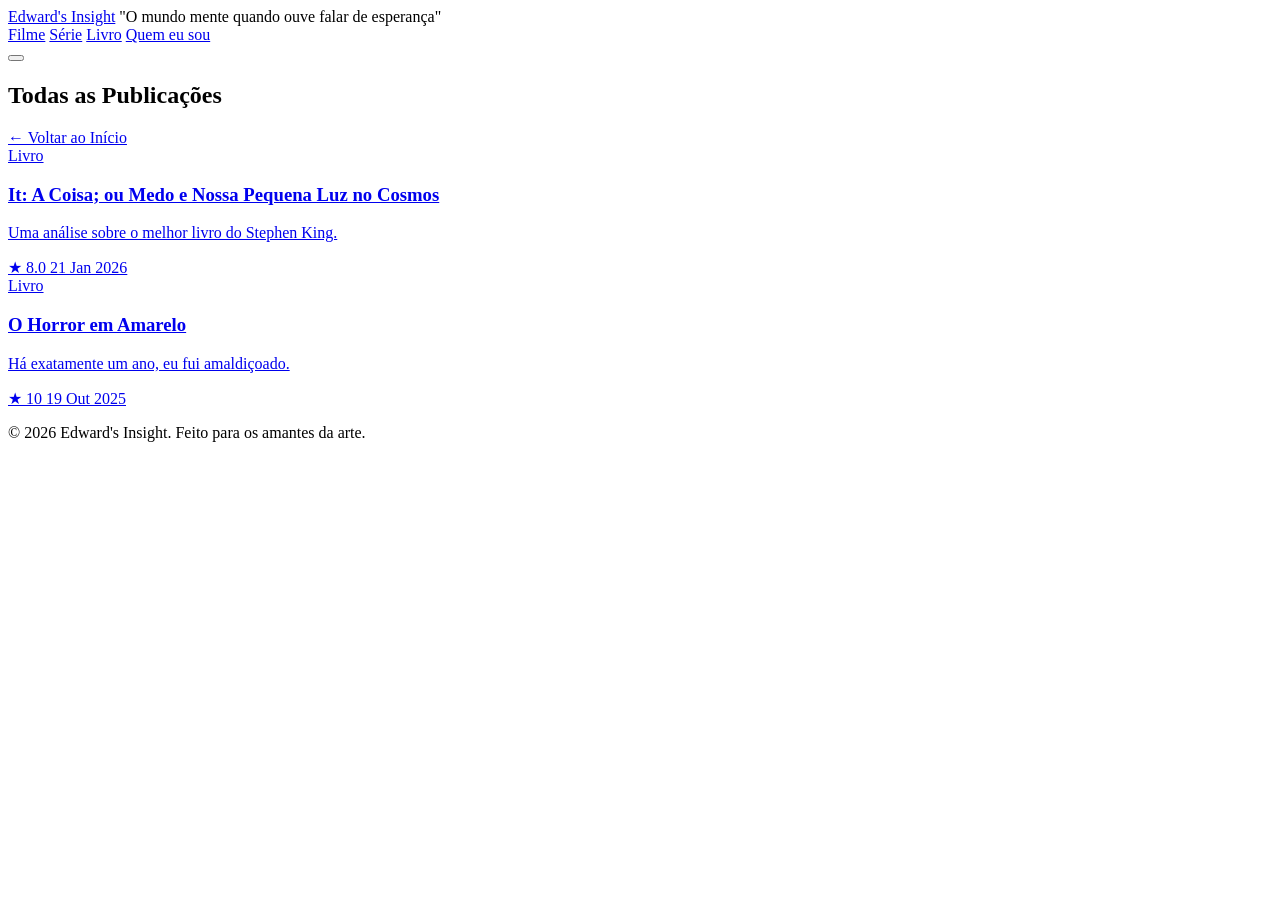
==== publicacoes.html @ 1d5a6778 "Create publicacoes.html" ====
<!DOCTYPE html>
<html lang="pt-BR">
<head>
    <meta charset="UTF-8">
    <meta name="viewport" content="width=device-width, initial-scale=1.0">
    <title>Todas as Publicações | Edward's Insight</title>
    <link rel="preconnect" href="https://fonts.googleapis.com">
    <link rel="preconnect" href="https://fonts.gstatic.com" crossorigin>
    <link href="https://fonts.googleapis.com/css2?family=Inter:wght@400;500;600;700;800;900&family=Playfair+Display:ital,wght@0,700;1,700&display=swap" rel="stylesheet">
    <link rel="stylesheet" href="style.css">
</head>
<body class="feed-page">

    <header>
        <div class="container nav-container">
            <div class="header-brand">
                <a href="index.html" class="logo">Edward's <span>Insight</span></a>
                <span class="citacao">"O mundo mente quando ouve falar de esperança"</span>
            </div>
            <nav class="menu">
                <a href="index.html#filmes">Filme</a>
                <a href="index.html#series">Série</a>
                <a href="index.html#livros">Livro</a>
                <a href="index.html#quem-sou-eu">Quem eu sou</a>
            </nav>
            <button class="menu-toggle" aria-label="Abrir Menu">
                <span></span>
                <span></span>
                <span></span>
            </button>
        </div>
    </header>

    <main class="container secao-conteudo">
        <div class="secao-header">
            <h2 class="secao-titulo">Todas as Publicações</h2>
            <a href="index.html" class="secao-link">← Voltar ao Início</a>
        </div>
        
        <div class="grid-criticas">
            <article class="card">
                <a href="artigos/it-serie.html">
                    <div class="card-img" style="background-image: url('https://blogger.googleusercontent.com/img/b/R29vZ2xl/AVvXsEgFKUwnUkqNeAth1HgjTE02t_tDlfTXIJB0loju9uPDyCNITVh2ySRMK10zmA19sbYZz03EWnmIUHeQOFtm_yA51IrLAlcfj9njVxH4b0obHz_Ozd2uHpbK78REOrAnr-iMw5kouBTcJn1EtJ16XWh7wxf2cvPBUgOrG4vjLDAB_hctxl1NTqbbFlYAZB8S/s1600/1000033085.jpg');">
                        <span class="card-tag">Livro</span>
                    </div>
                    <div class="card-content">
                        <h3 class="card-titulo">It: A Coisa; ou Medo e Nossa Pequena Luz no Cosmos</h3>
                        <p class="card-resumo">Uma análise sobre o melhor livro do Stephen King.</p>
                        <div class="card-footer">
                            <span class="nota">★ 8.0</span>
                            <span class="card-data">21 Jan 2026</span>
                        </div>
                    </div>
                </a>
            </article>

            <article class="card">
                <a href="#">
                    <div class="card-img" style="background-image: url('https://blogger.googleusercontent.com/img/b/R29vZ2xl/AVvXsEiFDnD8z67GGnF-s6hKpj_prEW8hQm7ewB-X1jtVSBGwHzGWJQbJ6jT2U1hAUmMNIXkS3K8GuqwLOHyX2R-pKJ4xU77IoP63W0wJTDqHqoehyb1eLx3AXzcw4Y2yngd91Ul8_TxpV7jS0K-itjn5jR6amAvORm_9KVlvcJJZdZ10aA51wvpXo13y38NTB_N/s1536/1000198270.png');">
                        <span class="card-tag">Livro</span>
                    </div>
                    <div class="card-content">
                        <h3 class="card-titulo">O Horror em Amarelo</h3>
                        <p class="card-resumo">Há exatamente um ano, eu fui amaldiçoado.</p>
                        <div class="card-footer">
                            <span class="nota">★ 10</span>
                            <span class="card-data">19 Out 2025</span>
                        </div>
                    </div>
                </a>
            </article>
        </div> <!-- Faltava fechar a div.grid-criticas -->
    </main>

    <footer>
        <div class="container">
            <p>&copy; 2026 Edward's Insight. Feito para os amantes da arte.</p>
        </div>
    </footer>

    <script>
        document.querySelector('.menu-toggle')?.addEventListener('click', function() {
            document.querySelector('.menu').classList.toggle('active');
        });
    </script>
</body>
</html>
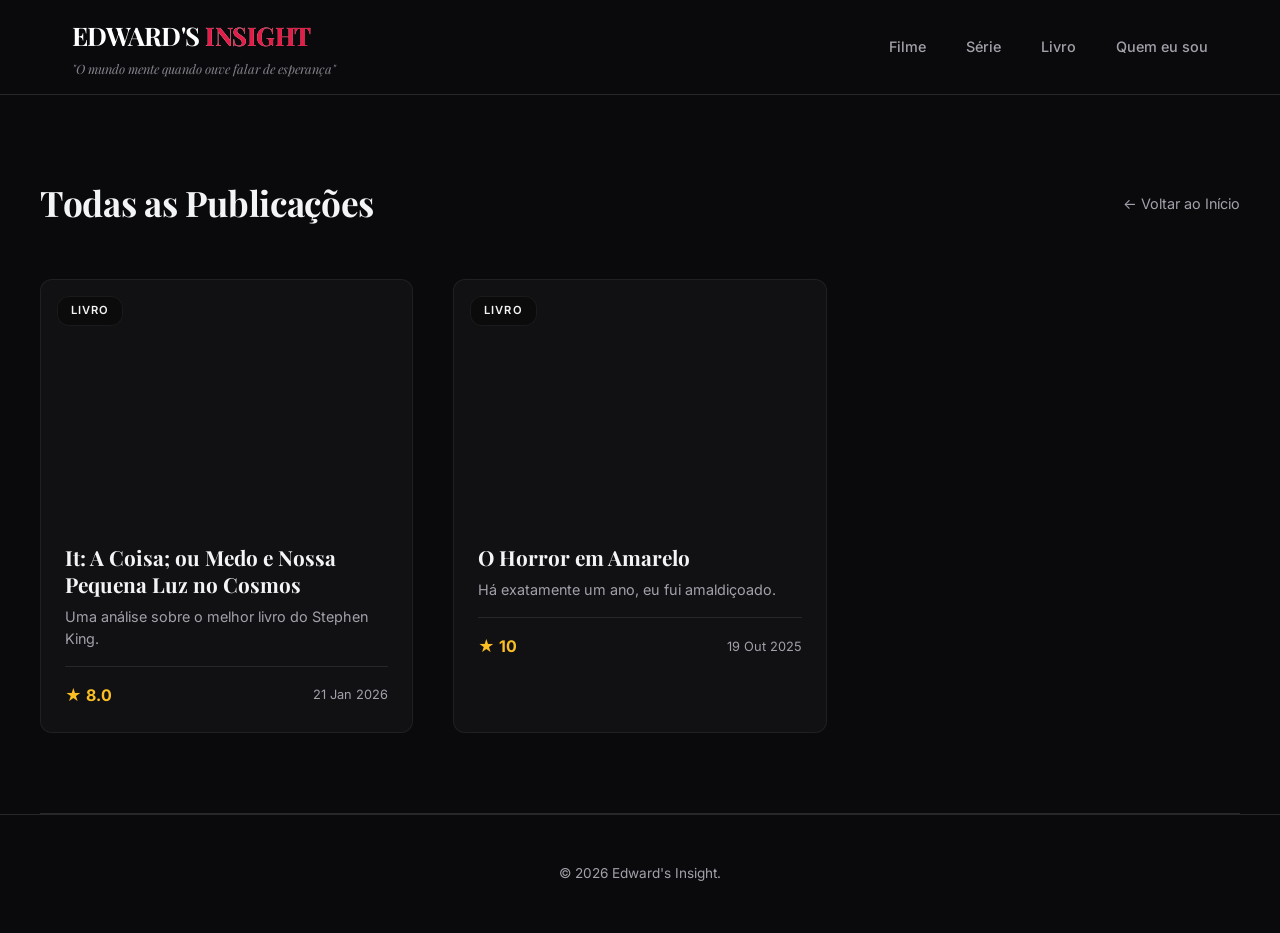
==== commit 055aee09: "Update publicacoes.html" ====
--- a/publicacoes.html
+++ b/publicacoes.html
@@ -69,12 +69,12 @@
                     </div>
                 </a>
             </article>
-        </div> <!-- Faltava fechar a div.grid-criticas -->
+        </div> 
     </main>
 
     <footer>
         <div class="container">
-            <p>&copy; 2026 Edward's Insight. Feito para os amantes da arte.</p>
+            <p>&copy; 2026 Edward's Insight.</p>
         </div>
     </footer>
 
--- a/style.css
+++ b/style.css
@@ -0,0 +1,532 @@
+/* style.css - Versão Melhorada e Otimizada */
+:root {
+    --bg-principal: #0a0a0c;
+    --bg-card: #121215;
+    --texto-principal: #f3f4f6;
+    --texto-secundario: #a1a1aa;
+    --sotaque: #e11d48;
+    --sotaque-glow: rgba(225, 29, 72, 0.15);
+    --borda: #27272a;
+    --glass-bg: rgba(255, 255, 255, 0.03);
+    --glass-border: rgba(255, 255, 255, 0.06);
+    
+    /* Fontes aplicadas corretamente */
+    --fonte-padrao: 'Inter', -apple-system, BlinkMacSystemFont, sans-serif;
+    --fonte-destaque: 'Playfair Display', serif;
+}
+
+* {
+    margin: 0;
+    padding: 0;
+    box-sizing: border-box;
+}
+
+html {
+    scroll-behavior: smooth;
+}
+
+body {
+    background-color: var(--bg-principal);
+    color: var(--texto-principal);
+    line-height: 1.6;
+    font-family: var(--fonte-padrao);
+    -webkit-font-smoothing: antialiased;
+}
+
+a {
+    color: inherit;
+    text-decoration: none;
+}
+
+.container {
+    max-width: 1200px;
+    margin: 0 auto;
+    padding: 0 2rem;
+}
+
+/* === HEADER === */
+header {
+    border-bottom: 1px solid var(--borda);
+    position: sticky;
+    top: 0;
+    background: rgba(10, 10, 12, 0.85);
+    backdrop-filter: blur(20px) saturate(1.2);
+    -webkit-backdrop-filter: blur(20px) saturate(1.2);
+    z-index: 100;
+    padding: 0.75rem 0;
+}
+
+.nav-container {
+    display: flex;
+    justify-content: space-between;
+    align-items: center;
+    min-height: 70px;
+}
+
+.header-brand {
+    display: flex;
+    flex-direction: column;
+}
+
+.logo {
+    font-family: var(--fonte-destaque);
+    font-size: 1.6rem;
+    font-weight: 700;
+    letter-spacing: -0.02em;
+    text-transform: uppercase;
+    background: linear-gradient(135deg, #fff 60%, var(--sotaque));
+    -webkit-background-clip: text;
+    -webkit-text-fill-color: transparent;
+    background-clip: text;
+}
+
+.logo span {
+    background: none;
+    -webkit-text-fill-color: var(--sotaque);
+}
+
+.citacao {
+    font-family: var(--fonte-destaque);
+    font-size: 0.8rem;
+    color: var(--texto-secundario);
+    font-style: italic;
+    margin-top: 0.2rem;
+    opacity: 0.8;
+}
+
+.menu {
+    display: flex;
+    gap: 2.5rem;
+    font-size: 0.9rem;
+    font-weight: 500;
+}
+
+.menu a {
+    color: var(--texto-secundario);
+    position: relative;
+    transition: color 0.3s ease;
+}
+
+.menu a::after {
+    content: '';
+    position: absolute;
+    bottom: -4px;
+    left: 0;
+    width: 0;
+    height: 2px;
+    background: var(--sotaque);
+    transition: width 0.3s ease;
+}
+
+.menu a:hover {
+    color: var(--texto-principal);
+}
+
+.menu a:hover::after {
+    width: 100%;
+}
+
+.menu-toggle {
+    display: none;
+    flex-direction: column;
+    gap: 5px;
+    background: none;
+    border: none;
+    cursor: pointer;
+    padding: 5px;
+}
+
+.menu-toggle span {
+    width: 25px;
+    height: 2px;
+    background: var(--texto-principal);
+    transition: all 0.3s ease;
+}
+
+/* === HERO === */
+.hero {
+    padding: 5rem 0 4rem;
+    border-bottom: 1px solid var(--borda);
+    position: relative;
+    overflow: hidden;
+}
+
+.hero::before {
+    content: '';
+    position: absolute;
+    top: -50%;
+    right: -20%;
+    width: 600px;
+    height: 600px;
+    background: radial-gradient(circle, rgba(225, 29, 72, 0.08), transparent 70%);
+    border-radius: 50%;
+    pointer-events: none;
+}
+
+.hero-grid {
+    display: grid;
+    grid-template-columns: 1fr 1fr;
+    gap: 4rem;
+    align-items: center;
+    position: relative;
+    z-index: 1;
+}
+
+.hero-img-wrapper {
+    position: relative;
+    border-radius: 12px;
+    overflow: hidden;
+    aspect-ratio: 4/3;
+}
+
+.hero-img {
+    width: 100%;
+    height: 100%;
+    background-size: cover;
+    background-position: center;
+    transition: transform 0.6s ease;
+}
+
+.hero-img-wrapper:hover .hero-img {
+    transform: scale(1.03);
+}
+
+.hero-img-overlay {
+    position: absolute;
+    inset: 0;
+    background: linear-gradient(135deg, rgba(10, 10, 12, 0.4), rgba(225, 29, 72, 0.1));
+}
+
+.tag {
+    display: inline-block;
+    font-size: 0.7rem;
+    font-weight: 700;
+    text-transform: uppercase;
+    letter-spacing: 0.15em;
+    color: var(--sotaque);
+    margin-bottom: 1.2rem;
+    padding: 0.4rem 1rem;
+    border: 1px solid rgba(225, 29, 72, 0.2);
+    border-radius: 20px;
+    background: rgba(225, 29, 72, 0.05);
+}
+
+.hero-titulo {
+    font-family: var(--fonte-destaque);
+    font-size: 3rem;
+    font-weight: 700;
+    line-height: 1.15;
+    margin-bottom: 1.2rem;
+    letter-spacing: -0.01em;
+}
+
+.meta {
+    font-size: 0.85rem;
+    color: var(--texto-secundario);
+    margin-bottom: 1.5rem;
+    display: flex;
+    gap: 0.5rem;
+    flex-wrap: wrap;
+}
+
+.nota {
+    font-weight: 700;
+    color: #fbbf24;
+}
+
+.hero-resumo {
+    color: var(--texto-secundario);
+    margin-bottom: 2rem;
+    font-size: 1.1rem;
+    line-height: 1.7;
+}
+
+.btn {
+    display: inline-flex;
+    align-items: center;
+    gap: 0.5rem;
+    background: var(--texto-principal);
+    color: var(--bg-principal);
+    padding: 0.85rem 2rem;
+    border-radius: 8px;
+    font-size: 0.9rem;
+    font-weight: 600;
+    transition: all 0.3s ease;
+    border: none;
+    cursor: pointer;
+}
+
+.btn:hover {
+    transform: translateY(-2px);
+    box-shadow: 0 10px 30px rgba(225, 29, 72, 0.2);
+}
+
+/* === SEÇÃO === */
+.secao-conteudo {
+    padding: 5rem 0;
+    border-bottom: 1px solid var(--borda);
+}
+
+.secao-header {
+    display: flex;
+    justify-content: space-between;
+    align-items: center;
+    margin-bottom: 3rem;
+}
+
+.secao-titulo {
+    font-family: var(--fonte-destaque);
+    font-size: 2.2rem;
+    font-weight: 700;
+    letter-spacing: -0.01em;
+}
+
+.secao-link {
+    color: var(--texto-secundario);
+    font-size: 0.9rem;
+    transition: color 0.3s ease;
+}
+
+.secao-link:hover {
+    color: var(--texto-principal);
+}
+
+/* === GRID DE CRÍTICAS === */
+.grid-criticas {
+    display: grid;
+    grid-template-columns: repeat(auto-fill, minmax(320px, 1fr));
+    gap: 2.5rem;
+}
+
+.card {
+    background: var(--glass-bg);
+    border: 1px solid var(--glass-border);
+    border-radius: 12px;
+    overflow: hidden;
+    transition: all 0.4s ease;
+}
+
+.card:hover {
+    transform: translateY(-6px);
+    border-color: rgba(225, 29, 72, 0.2);
+    box-shadow: 0 20px 40px rgba(0, 0, 0, 0.3);
+}
+
+.card-img {
+    width: 100%;
+    height: 240px;
+    background-size: cover;
+    background-position: center;
+    position: relative;
+}
+
+.card-tag {
+    position: absolute;
+    top: 1rem;
+    left: 1rem;
+    font-size: 0.7rem;
+    font-weight: 600;
+    text-transform: uppercase;
+    letter-spacing: 0.1em;
+    padding: 0.3rem 0.8rem;
+    border-radius: 12px;
+    background: rgba(10, 10, 12, 0.8);
+    backdrop-filter: blur(8px);
+    border: 1px solid var(--glass-border);
+}
+
+.card-content {
+    padding: 1.5rem;
+}
+
+.card-titulo {
+    font-family: var(--fonte-destaque);
+    font-size: 1.3rem;
+    font-weight: 700;
+    line-height: 1.3;
+    margin-bottom: 0.5rem;
+}
+
+.card-resumo {
+    color: var(--texto-secundario);
+    font-size: 0.9rem;
+    line-height: 1.5;
+    margin-bottom: 1rem;
+}
+
+.card-footer {
+    display: flex;
+    justify-content: space-between;
+    align-items: center;
+    padding-top: 1rem;
+    border-top: 1px solid var(--borda);
+}
+
+.card-data {
+    color: var(--texto-secundario);
+    font-size: 0.8rem;
+}
+
+/* === SOBRE === */
+.sobre-grid {
+    display: grid;
+    grid-template-columns: 280px 1fr;
+    gap: 4rem;
+    align-items: start;
+}
+
+.perfil-img {
+    width: 100%;
+    aspect-ratio: 1;
+    background-size: cover;
+    background-position: center;
+    border-radius: 12px;
+    border: 2px solid var(--borda);
+    transition: transform 0.4s ease;
+}
+
+.perfil-img:hover {
+    transform: scale(1.02);
+}
+
+.sobre-texto {
+    color: var(--texto-secundario);
+    font-size: 1.05rem;
+    line-height: 1.8;
+    margin-bottom: 1.2rem;
+}
+
+.redes-sociais {
+    display: flex;
+    gap: 1rem;
+    flex-wrap: wrap;
+    margin-top: 1.5rem;
+}
+
+.btn-social {
+    padding: 0.6rem 1.5rem;
+    border-radius: 8px;
+    font-size: 0.85rem;
+    font-weight: 600;
+    border: 1px solid var(--borda);
+    color: var(--texto-principal);
+    background: var(--glass-bg);
+    transition: all 0.3s ease;
+}
+
+.btn-social:hover {
+    background: var(--texto-principal);
+    color: var(--bg-principal);
+    transform: translateY(-2px);
+}
+
+/* === FOOTER === */
+footer {
+    padding: 3rem 0;
+    text-align: center;
+    border-top: 1px solid var(--borda);
+    font-size: 0.85rem;
+    color: var(--texto-secundario);
+}
+
+/* === RESPONSIVO === */
+@media (max-width: 1024px) {
+    .hero-titulo {
+        font-size: 2.5rem;
+    }
+}
+
+@media (max-width: 768px) {
+    .hero-grid, .sobre-grid {
+        grid-template-columns: 1fr;
+        gap: 2.5rem;
+    }
+    
+    .hero {
+        padding: 3rem 0;
+    }
+    
+    .hero-titulo {
+        font-size: 2.2rem;
+    }
+    
+    .hero-img-wrapper {
+        order: -1;
+        max-height: 300px;
+    }
+    
+    .perfil-img {
+        max-width: 280px;
+        margin: 0 auto;
+    }
+    
+    .menu {
+        display: none;
+        position: absolute;
+        top: 100%;
+        left: 0;
+        right: 0;
+        background: rgba(10, 10, 12, 0.95);
+        backdrop-filter: blur(20px);
+        flex-direction: column;
+        padding: 2rem;
+        gap: 1.5rem;
+        border-bottom: 1px solid var(--borda);
+    }
+    
+    .menu.active {
+        display: flex;
+    }
+    
+    .menu-toggle {
+        display: flex;
+    }
+    
+    .grid-criticas {
+        grid-template-columns: 1fr;
+    }
+    
+    .secao-header {
+        flex-direction: column;
+        align-items: flex-start;
+        gap: 0.5rem;
+    }
+    
+    .secao-titulo {
+        font-size: 1.8rem;
+    }
+}
+
+@media (max-width: 480px) {
+    .container {
+        padding: 0 1rem;
+    }
+    
+    .hero-titulo {
+        font-size: 1.8rem;
+    }
+    
+    .btn {
+        width: 100%;
+        justify-content: center;
+    }
+}
+
+/* ========================================================
+   CONFIGURAÇÃO DAS PÁGINAS INTERNAS (CRÍTICA E FEED)
+======================================================== */
+
+.artigo-page header,
+.feed-page header {
+    position: relative !important;
+    backdrop-filter: none !important;
+    -webkit-backdrop-filter: none !important;
+    background: var(--bg-principal) !important;
+}
+
+@media (max-width: 768px) {
+    .artigo-page header,
+    .feed-page header {
+        position: relative !important;
+    }
+}
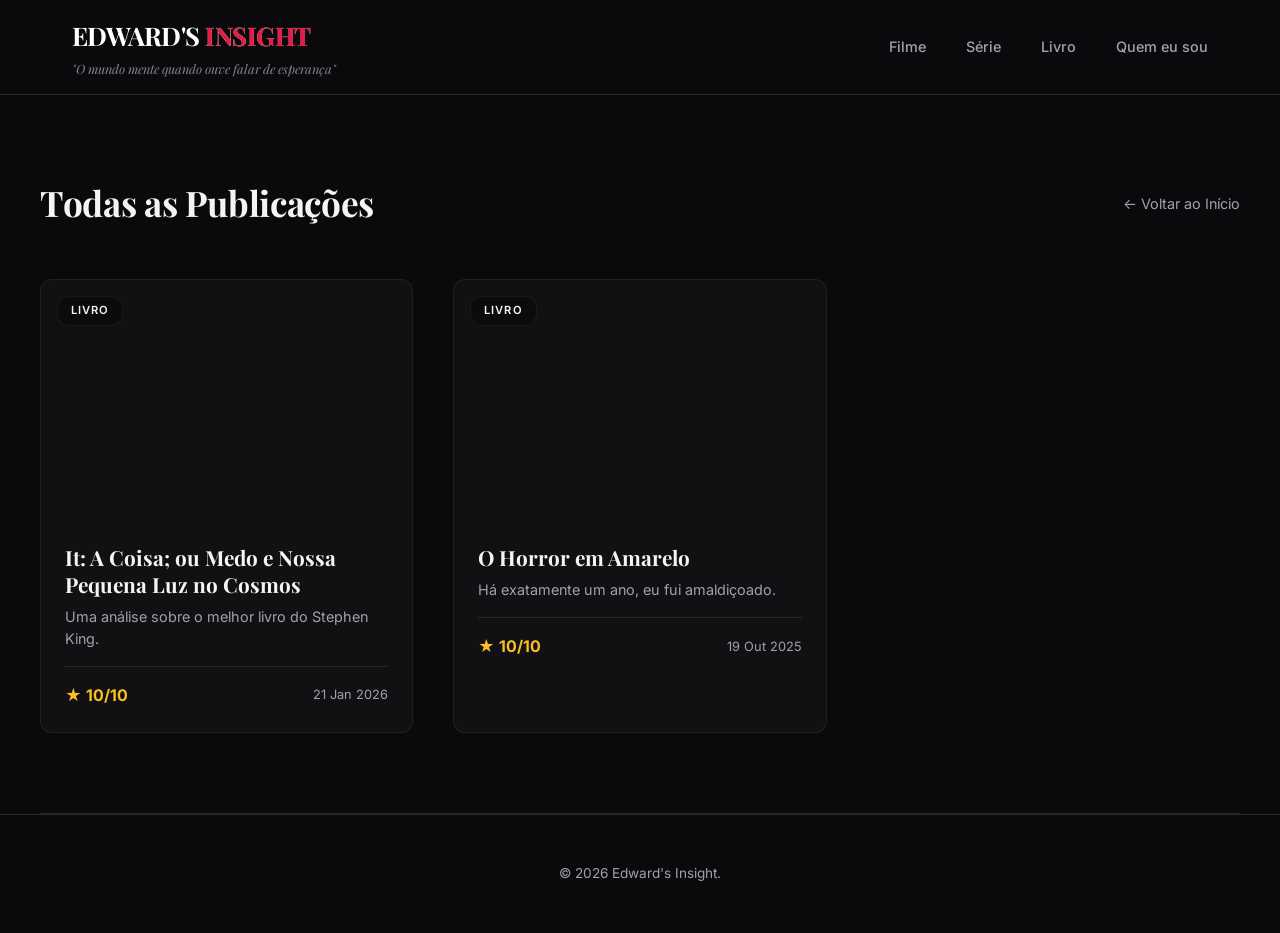
==== commit 70c27752: "Update publicacoes.html" ====
--- a/publicacoes.html
+++ b/publicacoes.html
@@ -18,9 +18,9 @@
                 <span class="citacao">"O mundo mente quando ouve falar de esperança"</span>
             </div>
             <nav class="menu">
-                <a href="index.html#filmes">Filme</a>
-                <a href="index.html#series">Série</a>
-                <a href="index.html#livros">Livro</a>
+                <a href="publicacoes.html?tag=filme">Filme</a>
+                <a href="publicacoes.html?tag=serie">Série</a>
+                <a href="publicacoes.html?tag=livro">Livro</a>
                 <a href="index.html#quem-sou-eu">Quem eu sou</a>
             </nav>
             <button class="menu-toggle" aria-label="Abrir Menu">
@@ -38,7 +38,8 @@
         </div>
         
         <div class="grid-criticas">
-            <article class="card">
+            
+            <article class="card" data-tag="livro">
                 <a href="artigos/it-serie.html">
                     <div class="card-img" style="background-image: url('https://blogger.googleusercontent.com/img/b/R29vZ2xl/AVvXsEgFKUwnUkqNeAth1HgjTE02t_tDlfTXIJB0loju9uPDyCNITVh2ySRMK10zmA19sbYZz03EWnmIUHeQOFtm_yA51IrLAlcfj9njVxH4b0obHz_Ozd2uHpbK78REOrAnr-iMw5kouBTcJn1EtJ16XWh7wxf2cvPBUgOrG4vjLDAB_hctxl1NTqbbFlYAZB8S/s1600/1000033085.jpg');">
                         <span class="card-tag">Livro</span>
@@ -47,15 +48,15 @@
                         <h3 class="card-titulo">It: A Coisa; ou Medo e Nossa Pequena Luz no Cosmos</h3>
                         <p class="card-resumo">Uma análise sobre o melhor livro do Stephen King.</p>
                         <div class="card-footer">
-                            <span class="nota">★ 8.0</span>
+                            <span class="nota">★ 10/10</span>
                             <span class="card-data">21 Jan 2026</span>
                         </div>
                     </div>
                 </a>
             </article>
 
-            <article class="card">
-                <a href="#">
+            <article class="card" data-tag="livro">
+                <a href="artigos/horror-em-amarelo.html">
                     <div class="card-img" style="background-image: url('https://blogger.googleusercontent.com/img/b/R29vZ2xl/AVvXsEiFDnD8z67GGnF-s6hKpj_prEW8hQm7ewB-X1jtVSBGwHzGWJQbJ6jT2U1hAUmMNIXkS3K8GuqwLOHyX2R-pKJ4xU77IoP63W0wJTDqHqoehyb1eLx3AXzcw4Y2yngd91Ul8_TxpV7jS0K-itjn5jR6amAvORm_9KVlvcJJZdZ10aA51wvpXo13y38NTB_N/s1536/1000198270.png');">
                         <span class="card-tag">Livro</span>
                     </div>
@@ -63,12 +64,13 @@
                         <h3 class="card-titulo">O Horror em Amarelo</h3>
                         <p class="card-resumo">Há exatamente um ano, eu fui amaldiçoado.</p>
                         <div class="card-footer">
-                            <span class="nota">★ 10</span>
+                            <span class="nota">★ 10/10</span>
                             <span class="card-data">19 Out 2025</span>
                         </div>
                     </div>
                 </a>
             </article>
+
         </div> 
     </main>
 
@@ -79,8 +81,49 @@
     </footer>
 
     <script>
+        // Menu mobile toggle simples
         document.querySelector('.menu-toggle')?.addEventListener('click', function() {
             document.querySelector('.menu').classList.toggle('active');
+        });
+
+        // ==========================================
+        // SISTEMA DE FILTRO POR TAGS
+        // ==========================================
+        window.addEventListener('DOMContentLoaded', () => {
+            // Pega o parâmetro '?tag=' da URL
+            const urlParams = new URLSearchParams(window.location.search);
+            const tagFiltro = urlParams.get('tag');
+
+            if (tagFiltro) {
+                // Atualiza o título da página para mostrar o que está sendo filtrado
+                const titulo = document.querySelector('.secao-titulo');
+                // Coloca a primeira letra maiúscula (ex: "Livro")
+                const tagFormatada = tagFiltro.charAt(0).toUpperCase() + tagFiltro.slice(1);
+                
+                // Trata o plural dependendo da tag
+                let plural = tagFiltro === 'filme' || tagFiltro === 'livro' ? 's' : '';
+                titulo.textContent = `Publicações: ${tagFormatada}${plural}`;
+
+                // Pega todos os cards e esconde os que não batem com a tag
+                const cards = document.querySelectorAll('.card');
+                let encontrouResultados = false;
+
+                cards.forEach(card => {
+                    if (card.getAttribute('data-tag') === tagFiltro) {
+                        card.style.display = 'block'; // Mostra
+                        encontrouResultados = true;
+                    } else {
+                        card.style.display = 'none'; // Esconde
+                    }
+                });
+
+                // Se não tiver nenhum artigo daquela tag, mostra uma mensagem elegante
+                if (!encontrouResultados) {
+                    const grid = document.querySelector('.grid-criticas');
+                    grid.style.display = 'block'; // Tira o grid temporariamente para a mensagem não ficar espremida
+                    grid.innerHTML = `<p style="color: var(--texto-secundario); font-size: 1.1rem; text-align: center; padding: 3rem 0;">Ainda não há publicações nesta categoria. Volte em breve!</p>`;
+                }
+            }
         });
     </script>
 </body>
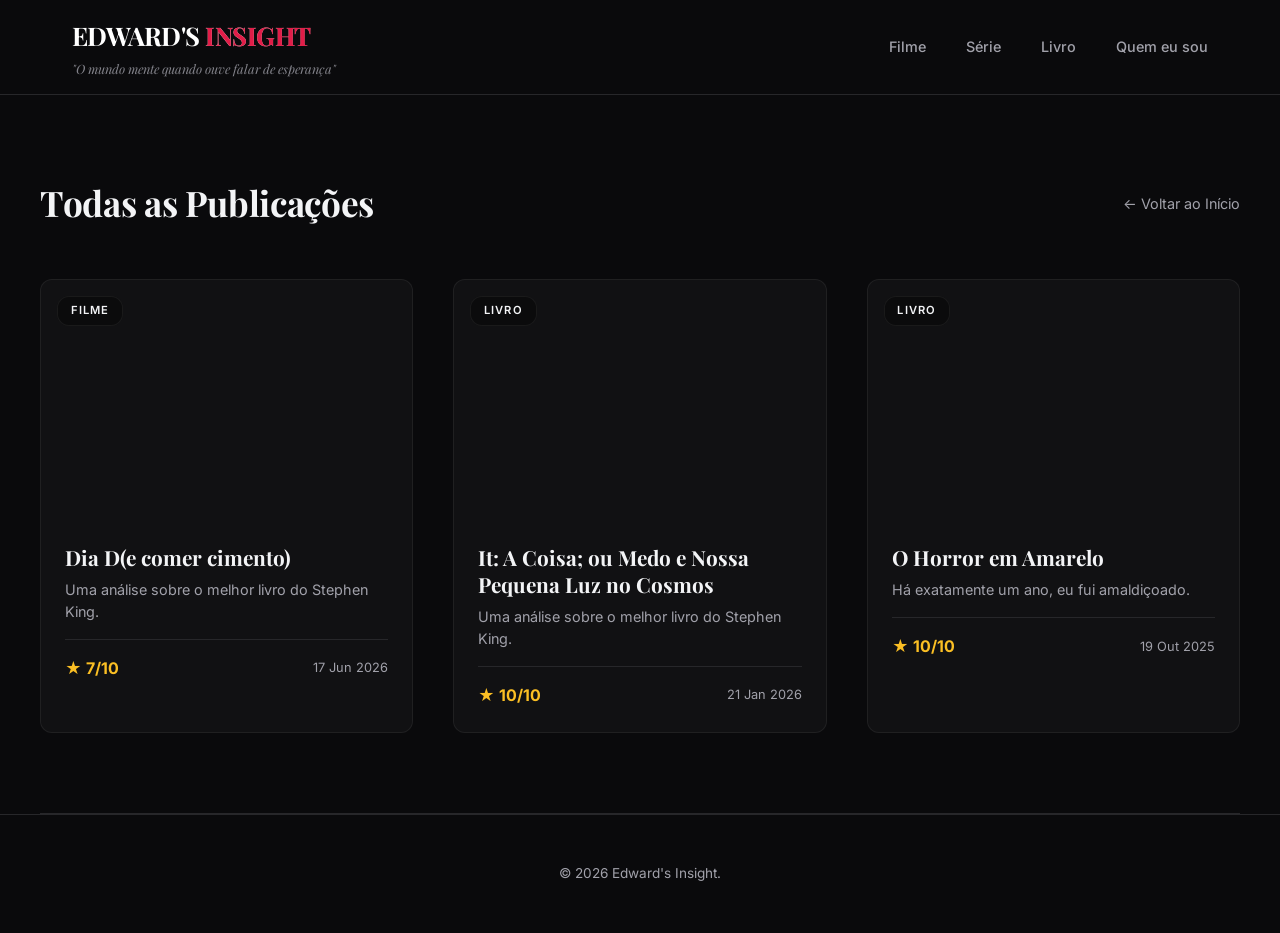
==== commit 28360a68: "Update publicacoes.html" ====
--- a/publicacoes.html
+++ b/publicacoes.html
@@ -38,6 +38,22 @@
         </div>
         
         <div class="grid-criticas">
+
+            <article class="card" data-tag="filme">
+                <a href="artigos/dia-d.html">
+                    <div class="card-img" style="background-image: url('https://m.media-amazon.com/images/M/MV5BZDMzMDNiZDItYmM2MC00ZWEzLTliZDAtMGZjNTE2ZjVjYmJkXkEyXkFqcGc@._V1_FMjpg_UX1000_.jpg');">
+                        <span class="card-tag">Filme</span>
+                    </div>
+                    <div class="card-content">
+                        <h3 class="card-titulo">Dia D(e comer cimento)</h3>
+                        <p class="card-resumo">Uma análise sobre o melhor livro do Stephen King.</p>
+                        <div class="card-footer">
+                            <span class="nota">★ 7/10</span>
+                            <span class="card-data">17 Jun 2026</span>
+                        </div>
+                    </div>
+                </a>
+            </article>
             
             <article class="card" data-tag="livro">
                 <a href="artigos/it-serie.html">
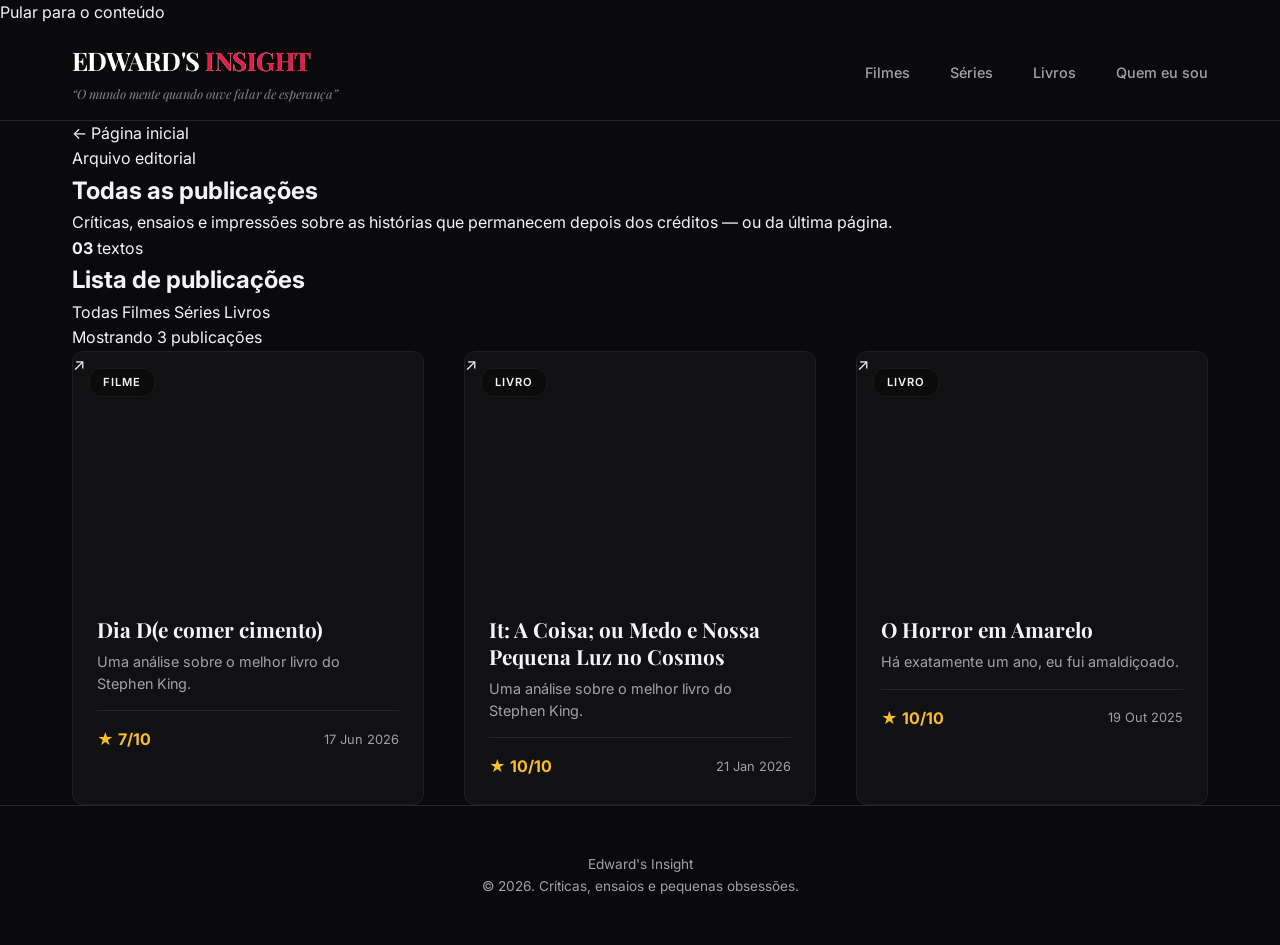
==== commit 2614ae58: "Update HTML structure and improve accessibility" ====
--- a/publicacoes.html
+++ b/publicacoes.html
@@ -3,27 +3,35 @@
 <head>
     <meta charset="UTF-8">
     <meta name="viewport" content="width=device-width, initial-scale=1.0">
+    <meta name="theme-color" content="#09090b">
+    <meta name="description" content="Arquivo de críticas e ensaios do Edward's Insight.">
     <title>Todas as Publicações | Edward's Insight</title>
     <link rel="preconnect" href="https://fonts.googleapis.com">
     <link rel="preconnect" href="https://fonts.gstatic.com" crossorigin>
-    <link href="https://fonts.googleapis.com/css2?family=Inter:wght@400;500;600;700;800;900&family=Playfair+Display:ital,wght@0,700;1,700&display=swap" rel="stylesheet">
+    <link href="https://fonts.googleapis.com/css2?family=Inter:wght@400;500;600;700;800&family=Playfair+Display:ital,wght@0,600;0,700;1,600&display=swap" rel="stylesheet">
     <link rel="stylesheet" href="style.css">
 </head>
 <body class="feed-page">
-
-    <header>
+    <a class="skip-link" href="#conteudo">Pular para o conteúdo</a>
+    <div class="ambient-glow" aria-hidden="true"></div>
+
+    <header class="site-header">
         <div class="container nav-container">
             <div class="header-brand">
-                <a href="index.html" class="logo">Edward's <span>Insight</span></a>
-                <span class="citacao">"O mundo mente quando ouve falar de esperança"</span>
-            </div>
-            <nav class="menu">
-                <a href="publicacoes.html?tag=filme">Filme</a>
-                <a href="publicacoes.html?tag=serie">Série</a>
-                <a href="publicacoes.html?tag=livro">Livro</a>
+                <a href="index.html" class="logo" aria-label="Edward's Insight — página inicial">
+                    Edward's <span>Insight</span>
+                </a>
+                <span class="citacao">“O mundo mente quando ouve falar de esperança”</span>
+            </div>
+
+            <nav class="menu" id="menu-principal" aria-label="Navegação principal">
+                <a href="publicacoes.html?tag=filme" data-nav-tag="filme">Filmes</a>
+                <a href="publicacoes.html?tag=serie" data-nav-tag="serie">Séries</a>
+                <a href="publicacoes.html?tag=livro" data-nav-tag="livro">Livros</a>
                 <a href="index.html#quem-sou-eu">Quem eu sou</a>
             </nav>
-            <button class="menu-toggle" aria-label="Abrir Menu">
+
+            <button class="menu-toggle" type="button" aria-label="Abrir menu" aria-controls="menu-principal" aria-expanded="false">
                 <span></span>
                 <span></span>
                 <span></span>
@@ -31,115 +39,172 @@
         </div>
     </header>
 
-    <main class="container secao-conteudo">
-        <div class="secao-header">
-            <h2 class="secao-titulo">Todas as Publicações</h2>
-            <a href="index.html" class="secao-link">← Voltar ao Início</a>
-        </div>
-        
-        <div class="grid-criticas">
-
-            <article class="card" data-tag="filme">
-                <a href="artigos/dia-d.html">
-                    <div class="card-img" style="background-image: url('https://m.media-amazon.com/images/M/MV5BZDMzMDNiZDItYmM2MC00ZWEzLTliZDAtMGZjNTE2ZjVjYmJkXkEyXkFqcGc@._V1_FMjpg_UX1000_.jpg');">
-                        <span class="card-tag">Filme</span>
+    <main id="conteudo">
+        <section class="archive-hero">
+            <div class="container">
+                <a href="index.html" class="breadcrumb"><span aria-hidden="true">←</span> Página inicial</a>
+                <div class="archive-heading">
+                    <div>
+                        <p class="eyebrow"><span></span> Arquivo editorial</p>
+                        <h1 class="archive-title">Todas as publicações</h1>
+                        <p class="archive-description">Críticas, ensaios e impressões sobre as histórias que permanecem depois dos créditos — ou da última página.</p>
                     </div>
-                    <div class="card-content">
-                        <h3 class="card-titulo">Dia D(e comer cimento)</h3>
-                        <p class="card-resumo">Uma análise sobre o melhor livro do Stephen King.</p>
-                        <div class="card-footer">
-                            <span class="nota">★ 7/10</span>
-                            <span class="card-data">17 Jun 2026</span>
-                        </div>
-                    </div>
-                </a>
-            </article>
-            
-            <article class="card" data-tag="livro">
-                <a href="artigos/it-serie.html">
-                    <div class="card-img" style="background-image: url('https://blogger.googleusercontent.com/img/b/R29vZ2xl/AVvXsEgFKUwnUkqNeAth1HgjTE02t_tDlfTXIJB0loju9uPDyCNITVh2ySRMK10zmA19sbYZz03EWnmIUHeQOFtm_yA51IrLAlcfj9njVxH4b0obHz_Ozd2uHpbK78REOrAnr-iMw5kouBTcJn1EtJ16XWh7wxf2cvPBUgOrG4vjLDAB_hctxl1NTqbbFlYAZB8S/s1600/1000033085.jpg');">
-                        <span class="card-tag">Livro</span>
-                    </div>
-                    <div class="card-content">
-                        <h3 class="card-titulo">It: A Coisa; ou Medo e Nossa Pequena Luz no Cosmos</h3>
-                        <p class="card-resumo">Uma análise sobre o melhor livro do Stephen King.</p>
-                        <div class="card-footer">
-                            <span class="nota">★ 10/10</span>
-                            <span class="card-data">21 Jan 2026</span>
-                        </div>
-                    </div>
-                </a>
-            </article>
-
-            <article class="card" data-tag="livro">
-                <a href="artigos/horror-em-amarelo.html">
-                    <div class="card-img" style="background-image: url('https://blogger.googleusercontent.com/img/b/R29vZ2xl/AVvXsEiFDnD8z67GGnF-s6hKpj_prEW8hQm7ewB-X1jtVSBGwHzGWJQbJ6jT2U1hAUmMNIXkS3K8GuqwLOHyX2R-pKJ4xU77IoP63W0wJTDqHqoehyb1eLx3AXzcw4Y2yngd91Ul8_TxpV7jS0K-itjn5jR6amAvORm_9KVlvcJJZdZ10aA51wvpXo13y38NTB_N/s1536/1000198270.png');">
-                        <span class="card-tag">Livro</span>
-                    </div>
-                    <div class="card-content">
-                        <h3 class="card-titulo">O Horror em Amarelo</h3>
-                        <p class="card-resumo">Há exatamente um ano, eu fui amaldiçoado.</p>
-                        <div class="card-footer">
-                            <span class="nota">★ 10/10</span>
-                            <span class="card-data">19 Out 2025</span>
-                        </div>
-                    </div>
-                </a>
-            </article>
-
-        </div> 
+                    <span class="archive-count" aria-label="3 publicações"><strong>03</strong> textos</span>
+                </div>
+            </div>
+        </section>
+
+        <section class="container archive-content" aria-labelledby="titulo-feed">
+            <div class="archive-toolbar">
+                <h2 class="sr-only" id="titulo-feed">Lista de publicações</h2>
+                <div class="filter-list" aria-label="Filtrar publicações">
+                    <a href="publicacoes.html" class="filter-chip" data-filter="todas">Todas</a>
+                    <a href="publicacoes.html?tag=filme" class="filter-chip" data-filter="filme">Filmes</a>
+                    <a href="publicacoes.html?tag=serie" class="filter-chip" data-filter="serie">Séries</a>
+                    <a href="publicacoes.html?tag=livro" class="filter-chip" data-filter="livro">Livros</a>
+                </div>
+                <p class="filter-status" aria-live="polite">Mostrando todas as publicações</p>
+            </div>
+
+            <div class="grid-criticas archive-grid">
+                <article class="card" data-tag="filme">
+                    <a href="artigos/dia-d.html" class="card-link">
+                        <div class="card-img" style="background-image: url('https://m.media-amazon.com/images/M/MV5BZDMzMDNiZDItYmM2MC00ZWEzLTliZDAtMGZjNTE2ZjVjYmJkXkEyXkFqcGc@._V1_FMjpg_UX1000_.jpg');">
+                            <span class="card-tag">Filme</span>
+                            <span class="card-arrow" aria-hidden="true">↗</span>
+                        </div>
+                        <div class="card-content">
+                            <h3 class="card-titulo">Dia D(e comer cimento)</h3>
+                            <p class="card-resumo">Uma análise sobre o melhor livro do Stephen King.</p>
+                            <div class="card-footer">
+                                <span class="nota">★ 7/10</span>
+                                <time class="card-data" datetime="2026-06-17">17 Jun 2026</time>
+                            </div>
+                        </div>
+                    </a>
+                </article>
+
+                <article class="card" data-tag="livro">
+                    <a href="artigos/it-serie.html" class="card-link">
+                        <div class="card-img" style="background-image: url('https://blogger.googleusercontent.com/img/b/R29vZ2xl/AVvXsEgFKUwnUkqNeAth1HgjTE02t_tDlfTXIJB0loju9uPDyCNITVh2ySRMK10zmA19sbYZz03EWnmIUHeQOFtm_yA51IrLAlcfj9njVxH4b0obHz_Ozd2uHpbK78REOrAnr-iMw5kouBTcJn1EtJ16XWh7wxf2cvPBUgOrG4vjLDAB_hctxl1NTqbbFlYAZB8S/s1600/1000033085.jpg');">
+                            <span class="card-tag">Livro</span>
+                            <span class="card-arrow" aria-hidden="true">↗</span>
+                        </div>
+                        <div class="card-content">
+                            <h3 class="card-titulo">It: A Coisa; ou Medo e Nossa Pequena Luz no Cosmos</h3>
+                            <p class="card-resumo">Uma análise sobre o melhor livro do Stephen King.</p>
+                            <div class="card-footer">
+                                <span class="nota">★ 10/10</span>
+                                <time class="card-data" datetime="2026-01-21">21 Jan 2026</time>
+                            </div>
+                        </div>
+                    </a>
+                </article>
+
+                <article class="card" data-tag="livro">
+                    <a href="artigos/horror-em-amarelo.html" class="card-link">
+                        <div class="card-img" style="background-image: url('https://blogger.googleusercontent.com/img/b/R29vZ2xl/AVvXsEiFDnD8z67GGnF-s6hKpj_prEW8hQm7ewB-X1jtVSBGwHzGWJQbJ6jT2U1hAUmMNIXkS3K8GuqwLOHyX2R-pKJ4xU77IoP63W0wJTDqHqoehyb1eLx3AXzcw4Y2yngd91Ul8_TxpV7jS0K-itjn5jR6amAvORm_9KVlvcJJZdZ10aA51wvpXo13y38NTB_N/s1536/1000198270.png');">
+                            <span class="card-tag">Livro</span>
+                            <span class="card-arrow" aria-hidden="true">↗</span>
+                        </div>
+                        <div class="card-content">
+                            <h3 class="card-titulo">O Horror em Amarelo</h3>
+                            <p class="card-resumo">Há exatamente um ano, eu fui amaldiçoado.</p>
+                            <div class="card-footer">
+                                <span class="nota">★ 10/10</span>
+                                <time class="card-data" datetime="2025-10-19">19 Out 2025</time>
+                            </div>
+                        </div>
+                    </a>
+                </article>
+            </div>
+
+            <div class="empty-state" hidden>
+                <span class="empty-symbol" aria-hidden="true">✦</span>
+                <h2>Nenhuma publicação por aqui — ainda.</h2>
+                <p>Esta categoria aguarda sua primeira história.</p>
+                <a href="publicacoes.html" class="secao-link">Ver todas as publicações →</a>
+            </div>
+        </section>
     </main>
 
     <footer>
-        <div class="container">
-            <p>&copy; 2026 Edward's Insight.</p>
+        <div class="container footer-content">
+            <a href="index.html" class="footer-logo">Edward's Insight</a>
+            <p>&copy; 2026. Críticas, ensaios e pequenas obsessões.</p>
         </div>
     </footer>
 
     <script>
-        // Menu mobile toggle simples
-        document.querySelector('.menu-toggle')?.addEventListener('click', function() {
-            document.querySelector('.menu').classList.toggle('active');
+        const menuToggle = document.querySelector('.menu-toggle');
+        const menu = document.querySelector('.menu');
+
+        function closeMenu() {
+            menu?.classList.remove('active');
+            menuToggle?.classList.remove('active');
+            menuToggle?.setAttribute('aria-expanded', 'false');
+            menuToggle?.setAttribute('aria-label', 'Abrir menu');
+        }
+
+        menuToggle?.addEventListener('click', () => {
+            const isOpen = menu?.classList.toggle('active');
+            menuToggle.classList.toggle('active', isOpen);
+            menuToggle.setAttribute('aria-expanded', String(isOpen));
+            menuToggle.setAttribute('aria-label', isOpen ? 'Fechar menu' : 'Abrir menu');
         });
 
-        // ==========================================
-        // SISTEMA DE FILTRO POR TAGS
-        // ==========================================
+        menu?.querySelectorAll('a').forEach(link => link.addEventListener('click', closeMenu));
+        document.addEventListener('keydown', event => {
+            if (event.key === 'Escape') closeMenu();
+        });
+
         window.addEventListener('DOMContentLoaded', () => {
-            // Pega o parâmetro '?tag=' da URL
-            const urlParams = new URLSearchParams(window.location.search);
-            const tagFiltro = urlParams.get('tag');
-
-            if (tagFiltro) {
-                // Atualiza o título da página para mostrar o que está sendo filtrado
-                const titulo = document.querySelector('.secao-titulo');
-                // Coloca a primeira letra maiúscula (ex: "Livro")
-                const tagFormatada = tagFiltro.charAt(0).toUpperCase() + tagFiltro.slice(1);
-                
-                // Trata o plural dependendo da tag
-                let plural = tagFiltro === 'filme' || tagFiltro === 'livro' ? 's' : '';
-                titulo.textContent = `Publicações: ${tagFormatada}${plural}`;
-
-                // Pega todos os cards e esconde os que não batem com a tag
-                const cards = document.querySelectorAll('.card');
-                let encontrouResultados = false;
-
-                cards.forEach(card => {
-                    if (card.getAttribute('data-tag') === tagFiltro) {
-                        card.style.display = 'block'; // Mostra
-                        encontrouResultados = true;
-                    } else {
-                        card.style.display = 'none'; // Esconde
-                    }
-                });
-
-                // Se não tiver nenhum artigo daquela tag, mostra uma mensagem elegante
-                if (!encontrouResultados) {
-                    const grid = document.querySelector('.grid-criticas');
-                    grid.style.display = 'block'; // Tira o grid temporariamente para a mensagem não ficar espremida
-                    grid.innerHTML = `<p style="color: var(--texto-secundario); font-size: 1.1rem; text-align: center; padding: 3rem 0;">Ainda não há publicações nesta categoria. Volte em breve!</p>`;
-                }
+            const params = new URLSearchParams(window.location.search);
+            const tag = params.get('tag');
+            const validTags = ['filme', 'serie', 'livro'];
+            const activeFilter = validTags.includes(tag) ? tag : 'todas';
+            const labels = { filme: 'filmes', serie: 'séries', livro: 'livros' };
+            const cards = [...document.querySelectorAll('.card[data-tag]')];
+            const title = document.querySelector('.archive-title');
+            const description = document.querySelector('.archive-description');
+            const status = document.querySelector('.filter-status');
+            const count = document.querySelector('.archive-count strong');
+            const grid = document.querySelector('.archive-grid');
+            const emptyState = document.querySelector('.empty-state');
+
+            document.querySelectorAll('.filter-chip').forEach(chip => {
+                const isActive = chip.dataset.filter === activeFilter;
+                chip.classList.toggle('active', isActive);
+                if (isActive) chip.setAttribute('aria-current', 'page');
+            });
+
+            document.querySelectorAll('[data-nav-tag]').forEach(link => {
+                if (link.dataset.navTag === activeFilter) link.setAttribute('aria-current', 'page');
+            });
+
+            const visibleCards = cards.filter(card => {
+                const shouldShow = activeFilter === 'todas' || card.dataset.tag === activeFilter;
+                card.hidden = !shouldShow;
+                return shouldShow;
+            });
+
+            const amount = visibleCards.length;
+            count.textContent = String(amount).padStart(2, '0');
+            document.querySelector('.archive-count').setAttribute('aria-label', `${amount} ${amount === 1 ? 'publicação' : 'publicações'}`);
+
+            if (activeFilter !== 'todas') {
+                const category = labels[activeFilter];
+                title.textContent = category.charAt(0).toUpperCase() + category.slice(1);
+                description.textContent = `Todas as publicações da categoria ${category}, reunidas em um só lugar.`;
+                status.textContent = `Mostrando ${amount} ${amount === 1 ? 'publicação' : 'publicações'} em ${category}`;
+                document.title = `${title.textContent} | Edward's Insight`;
+            } else {
+                status.textContent = `Mostrando ${amount} ${amount === 1 ? 'publicação' : 'publicações'}`;
             }
+
+            const hasResults = amount > 0;
+            grid.hidden = !hasResults;
+            emptyState.hidden = hasResults;
         });
     </script>
 </body>
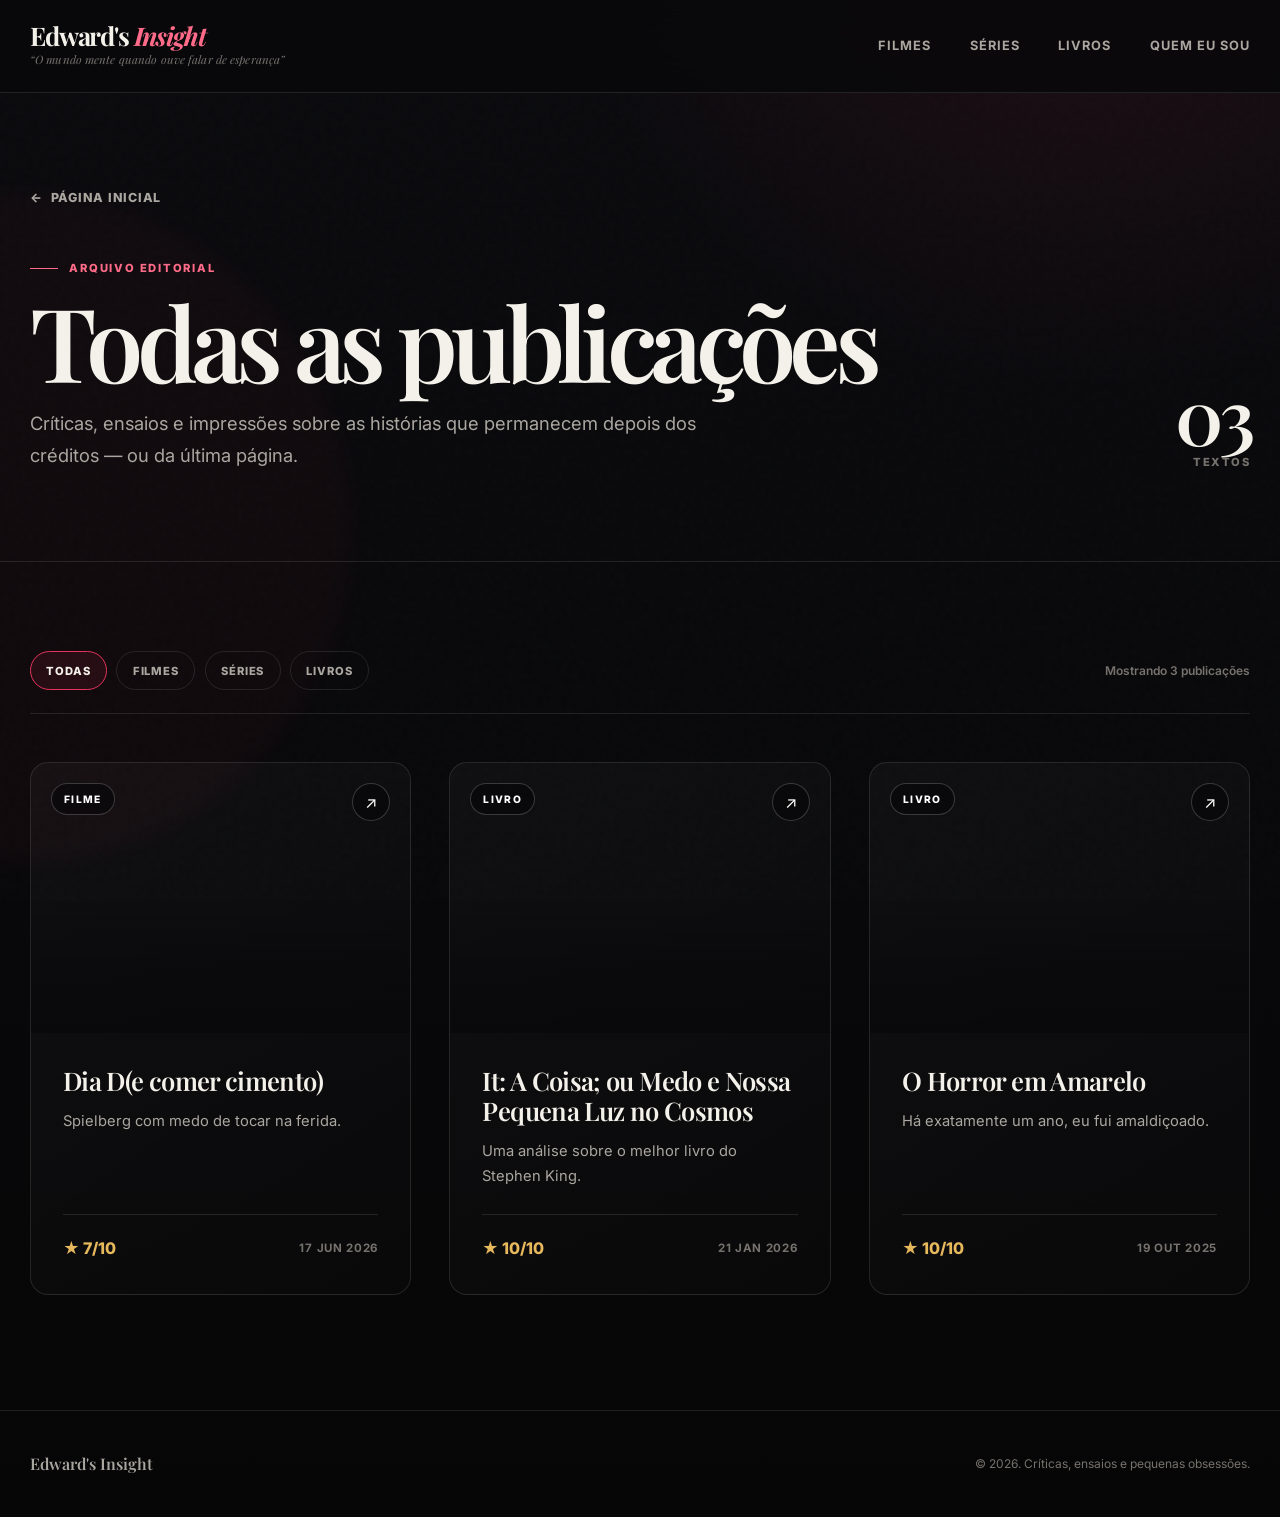
==== commit d2fa54a3: "Update summary of 'Dia D(e comer cimento)'" ====
--- a/publicacoes.html
+++ b/publicacoes.html
@@ -75,7 +75,7 @@
                         </div>
                         <div class="card-content">
                             <h3 class="card-titulo">Dia D(e comer cimento)</h3>
-                            <p class="card-resumo">Uma análise sobre o melhor livro do Stephen King.</p>
+                            <p class="card-resumo">Spielberg com medo de tocar na ferida.</p>
                             <div class="card-footer">
                                 <span class="nota">★ 7/10</span>
                                 <time class="card-data" datetime="2026-06-17">17 Jun 2026</time>
--- a/style.css
+++ b/style.css
@@ -1,36 +1,64 @@
-/* style.css - Versão Melhorada e Otimizada */
 :root {
-    --bg-principal: #0a0a0c;
-    --bg-card: #121215;
-    --texto-principal: #f3f4f6;
-    --texto-secundario: #a1a1aa;
-    --sotaque: #e11d48;
-    --sotaque-glow: rgba(225, 29, 72, 0.15);
-    --borda: #27272a;
-    --glass-bg: rgba(255, 255, 255, 0.03);
-    --glass-border: rgba(255, 255, 255, 0.06);
-    
-    /* Fontes aplicadas corretamente */
-    --fonte-padrao: 'Inter', -apple-system, BlinkMacSystemFont, sans-serif;
-    --fonte-destaque: 'Playfair Display', serif;
-}
-
-* {
+    --bg-principal: #09090b;
+    --bg-profundo: #060607;
+    --bg-elevado: #111114;
+    --bg-card: rgba(20, 20, 24, 0.82);
+    --texto-principal: #f4f1ea;
+    --texto-secundario: #aaa6a0;
+    --texto-suave: #76726d;
+    --sotaque: #e4345b;
+    --sotaque-claro: #ff6b88;
+    --sotaque-glow: rgba(228, 52, 91, 0.18);
+    --dourado: #e8b85d;
+    --borda: rgba(244, 241, 234, 0.11);
+    --borda-forte: rgba(244, 241, 234, 0.19);
+    --fonte-padrao: 'Inter', -apple-system, BlinkMacSystemFont, 'Segoe UI', sans-serif;
+    --fonte-destaque: 'Playfair Display', Georgia, serif;
+    --sombra-card: 0 30px 80px rgba(0, 0, 0, 0.32);
+    --raio: 18px;
+    --container: 1220px;
+}
+
+*,
+*::before,
+*::after {
+    box-sizing: border-box;
     margin: 0;
     padding: 0;
-    box-sizing: border-box;
 }
 
 html {
     scroll-behavior: smooth;
+    scroll-padding-top: 110px;
 }
 
 body {
-    background-color: var(--bg-principal);
+    min-height: 100vh;
+    overflow-x: hidden;
+    background:
+        radial-gradient(circle at 85% -10%, rgba(228, 52, 91, 0.11), transparent 34rem),
+        linear-gradient(180deg, #0b0b0e 0%, var(--bg-principal) 42%, var(--bg-profundo) 100%);
     color: var(--texto-principal);
-    line-height: 1.6;
     font-family: var(--fonte-padrao);
+    font-size: 16px;
+    line-height: 1.65;
     -webkit-font-smoothing: antialiased;
+    text-rendering: optimizeLegibility;
+}
+
+body::before {
+    content: '';
+    position: fixed;
+    inset: 0;
+    z-index: -2;
+    opacity: 0.13;
+    pointer-events: none;
+    background-image: url("data:image/svg+xml,%3Csvg viewBox='0 0 180 180' xmlns='http://www.w3.org/2000/svg'%3E%3Cfilter id='n'%3E%3CfeTurbulence type='fractalNoise' baseFrequency='.85' numOctaves='3' stitchTiles='stitch'/%3E%3C/filter%3E%3Crect width='100%25' height='100%25' filter='url(%23n)' opacity='.14'/%3E%3C/svg%3E");
+}
+
+::selection {
+    background: var(--sotaque);
+    color: #fff;
 }
 
 a {
@@ -38,495 +66,1799 @@
     text-decoration: none;
 }
 
+button,
+a {
+    -webkit-tap-highlight-color: transparent;
+}
+
+img {
+    max-width: 100%;
+}
+
+[hidden] {
+    display: none !important;
+}
+
 .container {
-    max-width: 1200px;
-    margin: 0 auto;
-    padding: 0 2rem;
-}
-
-/* === HEADER === */
-header {
-    border-bottom: 1px solid var(--borda);
+    width: min(100% - 3rem, var(--container));
+    margin-inline: auto;
+}
+
+.sr-only {
+    position: absolute;
+    width: 1px;
+    height: 1px;
+    padding: 0;
+    margin: -1px;
+    overflow: hidden;
+    clip: rect(0, 0, 0, 0);
+    white-space: nowrap;
+    border: 0;
+}
+
+.skip-link {
+    position: fixed;
+    top: 1rem;
+    left: 1rem;
+    z-index: 1000;
+    padding: 0.75rem 1rem;
+    border-radius: 10px;
+    background: var(--texto-principal);
+    color: var(--bg-principal);
+    font-size: 0.85rem;
+    font-weight: 700;
+    transform: translateY(-160%);
+    transition: transform 0.2s ease;
+}
+
+.skip-link:focus {
+    transform: translateY(0);
+}
+
+.ambient-glow {
+    position: fixed;
+    top: 12rem;
+    left: -20rem;
+    z-index: -1;
+    width: 42rem;
+    height: 42rem;
+    border-radius: 50%;
+    background: rgba(228, 52, 91, 0.035);
+    filter: blur(10px);
+    pointer-events: none;
+}
+
+/* Header */
+.site-header {
     position: sticky;
     top: 0;
-    background: rgba(10, 10, 12, 0.85);
-    backdrop-filter: blur(20px) saturate(1.2);
-    -webkit-backdrop-filter: blur(20px) saturate(1.2);
     z-index: 100;
-    padding: 0.75rem 0;
+    border-bottom: 1px solid var(--borda);
+    background: rgba(9, 9, 11, 0.76);
+    backdrop-filter: blur(22px) saturate(1.25);
+    -webkit-backdrop-filter: blur(22px) saturate(1.25);
 }
 
 .nav-container {
     display: flex;
+    align-items: center;
     justify-content: space-between;
-    align-items: center;
-    min-height: 70px;
+    min-height: 92px;
+    gap: 2rem;
 }
 
 .header-brand {
     display: flex;
     flex-direction: column;
+    gap: 0.12rem;
 }
 
 .logo {
-    font-family: var(--fonte-destaque);
-    font-size: 1.6rem;
+    width: fit-content;
+    font-family: var(--fonte-destaque);
+    font-size: clamp(1.35rem, 2vw, 1.72rem);
     font-weight: 700;
-    letter-spacing: -0.02em;
-    text-transform: uppercase;
-    background: linear-gradient(135deg, #fff 60%, var(--sotaque));
-    -webkit-background-clip: text;
-    -webkit-text-fill-color: transparent;
-    background-clip: text;
+    letter-spacing: -0.045em;
+    line-height: 1;
 }
 
 .logo span {
-    background: none;
-    -webkit-text-fill-color: var(--sotaque);
+    color: var(--sotaque-claro);
+    font-style: italic;
 }
 
 .citacao {
-    font-family: var(--fonte-destaque);
-    font-size: 0.8rem;
-    color: var(--texto-secundario);
+    color: var(--texto-suave);
+    font-family: var(--fonte-destaque);
+    font-size: 0.72rem;
     font-style: italic;
-    margin-top: 0.2rem;
-    opacity: 0.8;
+    letter-spacing: 0.01em;
 }
 
 .menu {
     display: flex;
-    gap: 2.5rem;
-    font-size: 0.9rem;
-    font-weight: 500;
+    align-items: center;
+    gap: clamp(1.5rem, 3vw, 2.75rem);
 }
 
 .menu a {
+    position: relative;
+    padding-block: 0.5rem;
     color: var(--texto-secundario);
-    position: relative;
-    transition: color 0.3s ease;
+    font-size: 0.8rem;
+    font-weight: 700;
+    letter-spacing: 0.08em;
+    text-transform: uppercase;
+    transition: color 0.25s ease;
 }
 
 .menu a::after {
     content: '';
     position: absolute;
-    bottom: -4px;
+    right: 0;
+    bottom: 0;
     left: 0;
-    width: 0;
-    height: 2px;
+    height: 1px;
     background: var(--sotaque);
-    transition: width 0.3s ease;
-}
-
-.menu a:hover {
+    transform: scaleX(0);
+    transform-origin: right;
+    transition: transform 0.3s ease;
+}
+
+.menu a:hover,
+.menu a:focus-visible,
+.menu a[aria-current='page'] {
     color: var(--texto-principal);
 }
 
-.menu a:hover::after {
-    width: 100%;
+.menu a:hover::after,
+.menu a:focus-visible::after,
+.menu a[aria-current='page']::after {
+    transform: scaleX(1);
+    transform-origin: left;
 }
 
 .menu-toggle {
     display: none;
+    width: 44px;
+    height: 44px;
+    border: 1px solid var(--borda);
+    border-radius: 50%;
+    background: rgba(255, 255, 255, 0.025);
+    cursor: pointer;
+    align-items: center;
+    justify-content: center;
     flex-direction: column;
     gap: 5px;
-    background: none;
-    border: none;
-    cursor: pointer;
-    padding: 5px;
 }
 
 .menu-toggle span {
-    width: 25px;
-    height: 2px;
+    width: 18px;
+    height: 1px;
     background: var(--texto-principal);
-    transition: all 0.3s ease;
-}
-
-/* === HERO === */
-.hero {
-    padding: 5rem 0 4rem;
+    transition: transform 0.25s ease, opacity 0.2s ease;
+}
+
+.menu-toggle.active span:nth-child(1) {
+    transform: translateY(6px) rotate(45deg);
+}
+
+.menu-toggle.active span:nth-child(2) {
+    opacity: 0;
+}
+
+.menu-toggle.active span:nth-child(3) {
+    transform: translateY(-6px) rotate(-45deg);
+}
+
+/* Hero */
+.hero-shell {
+    position: relative;
     border-bottom: 1px solid var(--borda);
-    position: relative;
-    overflow: hidden;
-}
-
-.hero::before {
+}
+
+.hero-shell::after {
     content: '';
     position: absolute;
-    top: -50%;
-    right: -20%;
-    width: 600px;
-    height: 600px;
-    background: radial-gradient(circle, rgba(225, 29, 72, 0.08), transparent 70%);
-    border-radius: 50%;
-    pointer-events: none;
+    right: 0;
+    bottom: -1px;
+    left: 0;
+    height: 1px;
+    background: linear-gradient(90deg, transparent, rgba(228, 52, 91, 0.38), transparent);
+}
+
+.hero {
+    padding-block: clamp(4rem, 8vw, 7.5rem);
 }
 
 .hero-grid {
     display: grid;
-    grid-template-columns: 1fr 1fr;
-    gap: 4rem;
+    grid-template-columns: minmax(0, 0.92fr) minmax(420px, 1.08fr);
     align-items: center;
+    gap: clamp(3rem, 7vw, 7rem);
+}
+
+.hero-copy {
     position: relative;
-    z-index: 1;
+    z-index: 2;
+}
+
+.eyebrow,
+.section-kicker {
+    display: flex;
+    align-items: center;
+    gap: 0.7rem;
+    color: var(--sotaque-claro);
+    font-size: 0.7rem;
+    font-weight: 800;
+    letter-spacing: 0.16em;
+    text-transform: uppercase;
+}
+
+.eyebrow span {
+    width: 28px;
+    height: 1px;
+    background: currentColor;
+}
+
+.hero-titulo {
+    max-width: 10ch;
+    margin-block: 1.15rem 1.35rem;
+    font-family: var(--fonte-destaque);
+    font-size: clamp(3.2rem, 6.3vw, 6.25rem);
+    font-weight: 600;
+    letter-spacing: -0.055em;
+    line-height: 0.95;
+    text-wrap: balance;
+}
+
+.meta {
+    display: flex;
+    align-items: center;
+    flex-wrap: wrap;
+    gap: 0.7rem;
+    color: var(--texto-suave);
+    font-size: 0.76rem;
+    font-weight: 600;
+    letter-spacing: 0.03em;
+}
+
+.meta-separator {
+    width: 3px;
+    height: 3px;
+    border-radius: 50%;
+    background: var(--borda-forte);
+}
+
+.nota {
+    color: var(--dourado);
+    font-weight: 800;
+}
+
+.hero-resumo {
+    max-width: 34rem;
+    margin-block: 1.7rem 2rem;
+    color: var(--texto-secundario);
+    font-family: var(--fonte-destaque);
+    font-size: clamp(1.15rem, 1.8vw, 1.4rem);
+    font-style: italic;
+    line-height: 1.55;
+}
+
+.btn {
+    display: inline-flex;
+    align-items: center;
+    justify-content: center;
+    gap: 1rem;
+    min-height: 52px;
+    padding: 0.8rem 1.3rem 0.8rem 1.5rem;
+    border: 1px solid var(--texto-principal);
+    border-radius: 999px;
+    background: var(--texto-principal);
+    color: var(--bg-principal);
+    font-size: 0.8rem;
+    font-weight: 800;
+    letter-spacing: 0.04em;
+    text-transform: uppercase;
+    transition: transform 0.25s ease, box-shadow 0.25s ease, background 0.25s ease;
+}
+
+.btn span {
+    display: grid;
+    place-items: center;
+    width: 28px;
+    height: 28px;
+    border-radius: 50%;
+    background: var(--bg-principal);
+    color: var(--texto-principal);
+    font-size: 0.9rem;
+    transition: transform 0.25s ease;
+}
+
+.btn:hover,
+.btn:focus-visible {
+    transform: translateY(-3px);
+    box-shadow: 0 15px 45px rgba(228, 52, 91, 0.18);
+}
+
+.btn:hover span,
+.btn:focus-visible span {
+    transform: rotate(45deg);
 }
 
 .hero-img-wrapper {
     position: relative;
-    border-radius: 12px;
+    isolation: isolate;
+    min-height: 550px;
     overflow: hidden;
-    aspect-ratio: 4/3;
+    border: 1px solid var(--borda-forte);
+    border-radius: 2px 90px 2px 2px;
+    background: var(--bg-elevado);
+    box-shadow: var(--sombra-card);
+}
+
+.hero-img-wrapper::before {
+    content: '';
+    position: absolute;
+    inset: 14px;
+    z-index: 3;
+    border: 1px solid rgba(255, 255, 255, 0.13);
+    border-radius: 1px 74px 1px 1px;
+    pointer-events: none;
 }
 
 .hero-img {
-    width: 100%;
-    height: 100%;
+    position: absolute;
+    inset: 0;
+    background-position: center 24%;
     background-size: cover;
-    background-position: center;
-    transition: transform 0.6s ease;
-}
-
-.hero-img-wrapper:hover .hero-img {
-    transform: scale(1.03);
+    filter: saturate(0.82) contrast(1.04);
+    transform: scale(1.01);
+    transition: transform 0.8s cubic-bezier(0.2, 0.7, 0, 1), filter 0.6s ease;
+}
+
+.hero-img-wrapper:hover .hero-img,
+.hero-img-wrapper:focus-visible .hero-img {
+    filter: saturate(1) contrast(1.03);
+    transform: scale(1.055);
 }
 
 .hero-img-overlay {
     position: absolute;
     inset: 0;
-    background: linear-gradient(135deg, rgba(10, 10, 12, 0.4), rgba(225, 29, 72, 0.1));
-}
-
-.tag {
-    display: inline-block;
+    z-index: 1;
+    background:
+        linear-gradient(180deg, rgba(8, 8, 10, 0.04) 35%, rgba(8, 8, 10, 0.78) 100%),
+        linear-gradient(120deg, rgba(228, 52, 91, 0.08), transparent 52%);
+}
+
+.hero-index {
+    position: absolute;
+    top: 1.8rem;
+    right: 2.2rem;
+    z-index: 4;
+    color: rgba(255, 255, 255, 0.62);
+    font-family: var(--fonte-destaque);
+    font-size: 1rem;
+    font-style: italic;
+}
+
+.hero-image-label {
+    position: absolute;
+    bottom: 2.1rem;
+    left: 2.1rem;
+    z-index: 4;
+    color: #fff;
     font-size: 0.7rem;
-    font-weight: 700;
+    font-weight: 800;
+    letter-spacing: 0.15em;
     text-transform: uppercase;
-    letter-spacing: 0.15em;
-    color: var(--sotaque);
-    margin-bottom: 1.2rem;
-    padding: 0.4rem 1rem;
-    border: 1px solid rgba(225, 29, 72, 0.2);
-    border-radius: 20px;
-    background: rgba(225, 29, 72, 0.05);
-}
-
-.hero-titulo {
-    font-family: var(--fonte-destaque);
-    font-size: 3rem;
-    font-weight: 700;
-    line-height: 1.15;
-    margin-bottom: 1.2rem;
-    letter-spacing: -0.01em;
-}
-
-.meta {
-    font-size: 0.85rem;
-    color: var(--texto-secundario);
-    margin-bottom: 1.5rem;
+}
+
+/* Sections */
+.secao-conteudo {
+    padding-block: clamp(4.8rem, 9vw, 8rem);
+}
+
+.secao-header {
     display: flex;
-    gap: 0.5rem;
-    flex-wrap: wrap;
-}
-
-.nota {
-    font-weight: 700;
-    color: #fbbf24;
-}
-
-.hero-resumo {
-    color: var(--texto-secundario);
-    margin-bottom: 2rem;
-    font-size: 1.1rem;
-    line-height: 1.7;
-}
-
-.btn {
+    align-items: flex-end;
+    justify-content: space-between;
+    gap: 2rem;
+    margin-bottom: clamp(2.4rem, 5vw, 4rem);
+}
+
+.section-kicker {
+    margin-bottom: 0.65rem;
+}
+
+.secao-titulo {
+    font-family: var(--fonte-destaque);
+    font-size: clamp(2.25rem, 4.6vw, 4.3rem);
+    font-weight: 600;
+    letter-spacing: -0.045em;
+    line-height: 1;
+}
+
+.secao-link,
+.breadcrumb {
     display: inline-flex;
     align-items: center;
     gap: 0.5rem;
-    background: var(--texto-principal);
-    color: var(--bg-principal);
-    padding: 0.85rem 2rem;
-    border-radius: 8px;
-    font-size: 0.9rem;
-    font-weight: 600;
-    transition: all 0.3s ease;
-    border: none;
-    cursor: pointer;
-}
-
-.btn:hover {
-    transform: translateY(-2px);
-    box-shadow: 0 10px 30px rgba(225, 29, 72, 0.2);
-}
-
-/* === SEÇÃO === */
-.secao-conteudo {
-    padding: 5rem 0;
-    border-bottom: 1px solid var(--borda);
-}
-
-.secao-header {
-    display: flex;
-    justify-content: space-between;
-    align-items: center;
-    margin-bottom: 3rem;
-}
-
-.secao-titulo {
-    font-family: var(--fonte-destaque);
-    font-size: 2.2rem;
-    font-weight: 700;
-    letter-spacing: -0.01em;
-}
-
-.secao-link {
     color: var(--texto-secundario);
-    font-size: 0.9rem;
-    transition: color 0.3s ease;
-}
-
-.secao-link:hover {
+    font-size: 0.78rem;
+    font-weight: 800;
+    letter-spacing: 0.06em;
+    text-transform: uppercase;
+    transition: color 0.25s ease, gap 0.25s ease;
+}
+
+.secao-link:hover,
+.secao-link:focus-visible,
+.breadcrumb:hover,
+.breadcrumb:focus-visible {
+    gap: 0.8rem;
     color: var(--texto-principal);
 }
 
-/* === GRID DE CRÍTICAS === */
+/* Cards */
 .grid-criticas {
     display: grid;
-    grid-template-columns: repeat(auto-fill, minmax(320px, 1fr));
-    gap: 2.5rem;
+    grid-template-columns: repeat(2, minmax(0, 1fr));
+    gap: clamp(1.5rem, 3vw, 2.5rem);
 }
 
 .card {
-    background: var(--glass-bg);
-    border: 1px solid var(--glass-border);
-    border-radius: 12px;
+    position: relative;
+    min-width: 0;
     overflow: hidden;
-    transition: all 0.4s ease;
-}
-
-.card:hover {
-    transform: translateY(-6px);
-    border-color: rgba(225, 29, 72, 0.2);
-    box-shadow: 0 20px 40px rgba(0, 0, 0, 0.3);
+    border: 1px solid var(--borda);
+    border-radius: var(--raio);
+    background: linear-gradient(145deg, rgba(255, 255, 255, 0.035), rgba(255, 255, 255, 0.012));
+    transition: transform 0.35s cubic-bezier(0.2, 0.7, 0, 1), border-color 0.3s ease, box-shadow 0.35s ease;
+}
+
+.card::after {
+    content: '';
+    position: absolute;
+    inset: 0;
+    z-index: -1;
+    background: radial-gradient(circle at 80% 15%, var(--sotaque-glow), transparent 35%);
+    opacity: 0;
+    transition: opacity 0.35s ease;
+}
+
+.card:hover,
+.card:focus-within {
+    z-index: 1;
+    border-color: rgba(228, 52, 91, 0.38);
+    box-shadow: var(--sombra-card);
+    transform: translateY(-8px);
+}
+
+.card:hover::after,
+.card:focus-within::after {
+    opacity: 1;
+}
+
+.card-link {
+    display: flex;
+    min-height: 100%;
+    flex-direction: column;
 }
 
 .card-img {
-    width: 100%;
-    height: 240px;
+    position: relative;
+    min-height: 310px;
+    overflow: hidden;
+    background-position: center;
     background-size: cover;
-    background-position: center;
-    position: relative;
+    filter: saturate(0.84);
+    transition: filter 0.4s ease, transform 0.6s cubic-bezier(0.2, 0.7, 0, 1);
+}
+
+.card-img::after {
+    content: '';
+    position: absolute;
+    inset: 0;
+    background: linear-gradient(180deg, rgba(8, 8, 10, 0.02) 48%, rgba(8, 8, 10, 0.76));
+}
+
+.card:hover .card-img,
+.card:focus-within .card-img {
+    filter: saturate(1);
+    transform: scale(1.025);
 }
 
 .card-tag {
     position: absolute;
-    top: 1rem;
-    left: 1rem;
-    font-size: 0.7rem;
+    top: 1.25rem;
+    left: 1.25rem;
+    z-index: 2;
+    padding: 0.42rem 0.75rem;
+    border: 1px solid rgba(255, 255, 255, 0.2);
+    border-radius: 999px;
+    background: rgba(7, 7, 9, 0.66);
+    backdrop-filter: blur(12px);
+    color: #fff;
+    font-size: 0.64rem;
+    font-weight: 800;
+    letter-spacing: 0.13em;
+    text-transform: uppercase;
+}
+
+.card-arrow {
+    position: absolute;
+    top: 1.25rem;
+    right: 1.25rem;
+    z-index: 2;
+    display: grid;
+    place-items: center;
+    width: 38px;
+    height: 38px;
+    border: 1px solid rgba(255, 255, 255, 0.2);
+    border-radius: 50%;
+    background: rgba(7, 7, 9, 0.66);
+    backdrop-filter: blur(12px);
+    color: #fff;
+    transition: background 0.25s ease, transform 0.3s ease;
+}
+
+.card:hover .card-arrow,
+.card:focus-within .card-arrow {
+    background: var(--sotaque);
+    transform: rotate(45deg);
+}
+
+.card-content {
+    display: flex;
+    flex: 1;
+    flex-direction: column;
+    padding: clamp(1.35rem, 2.8vw, 2rem);
+}
+
+.card-titulo {
+    margin-bottom: 0.85rem;
+    font-family: var(--fonte-destaque);
+    font-size: clamp(1.45rem, 2.4vw, 2rem);
     font-weight: 600;
-    text-transform: uppercase;
-    letter-spacing: 0.1em;
-    padding: 0.3rem 0.8rem;
-    border-radius: 12px;
-    background: rgba(10, 10, 12, 0.8);
-    backdrop-filter: blur(8px);
-    border: 1px solid var(--glass-border);
-}
-
-.card-content {
-    padding: 1.5rem;
-}
-
-.card-titulo {
-    font-family: var(--fonte-destaque);
-    font-size: 1.3rem;
-    font-weight: 700;
-    line-height: 1.3;
-    margin-bottom: 0.5rem;
+    letter-spacing: -0.025em;
+    line-height: 1.18;
+    text-wrap: balance;
 }
 
 .card-resumo {
+    display: -webkit-box;
+    overflow: hidden;
+    margin-bottom: 1.6rem;
     color: var(--texto-secundario);
-    font-size: 0.9rem;
-    line-height: 1.5;
-    margin-bottom: 1rem;
+    font-size: 0.92rem;
+    line-height: 1.7;
+    -webkit-box-orient: vertical;
+    -webkit-line-clamp: 3;
 }
 
 .card-footer {
     display: flex;
+    align-items: center;
     justify-content: space-between;
-    align-items: center;
-    padding-top: 1rem;
+    gap: 1rem;
+    margin-top: auto;
+    padding-top: 1.25rem;
     border-top: 1px solid var(--borda);
 }
 
 .card-data {
-    color: var(--texto-secundario);
-    font-size: 0.8rem;
-}
-
-/* === SOBRE === */
+    color: var(--texto-suave);
+    font-size: 0.72rem;
+    font-weight: 700;
+    letter-spacing: 0.06em;
+    text-transform: uppercase;
+}
+
+/* About */
+.about-shell {
+    position: relative;
+    border-top: 1px solid var(--borda);
+    background: linear-gradient(180deg, rgba(255, 255, 255, 0.012), rgba(255, 255, 255, 0));
+}
+
+.sobre-section {
+    border-bottom: 0;
+}
+
+.about-heading {
+    padding-bottom: 1.5rem;
+    border-bottom: 1px solid var(--borda);
+}
+
+.section-number {
+    color: var(--texto-suave);
+    font-family: var(--fonte-destaque);
+    font-size: 1.1rem;
+    font-style: italic;
+}
+
 .sobre-grid {
     display: grid;
-    grid-template-columns: 280px 1fr;
-    gap: 4rem;
-    align-items: start;
+    grid-template-columns: minmax(240px, 280px) minmax(0, 1fr);
+    align-items: center;
+    gap: clamp(3rem, 7vw, 6.5rem);
+}
+
+.perfil-frame {
+    position: relative;
+    width: 100%;
+    max-width: 280px;
+    aspect-ratio: 1;
+}
+
+.perfil-frame::before {
+    display: none;
 }
 
 .perfil-img {
+    position: relative;
     width: 100%;
+    height: 100%;
     aspect-ratio: 1;
+    border: 1px solid var(--borda-forte);
+    border-radius: 14px;
+    background-position: center;
     background-size: cover;
-    background-position: center;
-    border-radius: 12px;
-    border: 2px solid var(--borda);
-    transition: transform 0.4s ease;
-}
-
-.perfil-img:hover {
-    transform: scale(1.02);
+    box-shadow: 0 18px 45px rgba(0, 0, 0, 0.24);
+    filter: saturate(0.9) contrast(1.02);
+    transition: filter 0.35s ease, transform 0.35s ease;
+}
+
+.perfil-frame:hover .perfil-img {
+    filter: saturate(1) contrast(1.02);
+    transform: translateY(-3px);
+}
+
+.sobre-destaque {
+    margin-bottom: 1rem;
+    font-family: var(--fonte-destaque);
+    font-size: clamp(2.3rem, 5vw, 4.8rem);
+    font-style: italic;
+    letter-spacing: -0.045em;
+    line-height: 1;
 }
 
 .sobre-texto {
+    max-width: 47rem;
+    margin-bottom: 1.2rem;
     color: var(--texto-secundario);
-    font-size: 1.05rem;
-    line-height: 1.8;
-    margin-bottom: 1.2rem;
+    font-size: clamp(1rem, 1.7vw, 1.15rem);
+    line-height: 1.9;
 }
 
 .redes-sociais {
     display: flex;
-    gap: 1rem;
     flex-wrap: wrap;
+    gap: 0.75rem;
+    margin-top: 2rem;
+}
+
+.btn-social {
+    display: inline-flex;
+    align-items: center;
+    justify-content: space-between;
+    gap: 1.2rem;
+    min-width: 150px;
+    padding: 0.7rem 0.85rem 0.7rem 1rem;
+    border: 1px solid var(--borda);
+    border-radius: 999px;
+    background: rgba(255, 255, 255, 0.02);
+    color: var(--texto-secundario);
+    font-size: 0.75rem;
+    font-weight: 800;
+    letter-spacing: 0.04em;
+    transition: color 0.25s ease, border-color 0.25s ease, background 0.25s ease;
+}
+
+.btn-social span:last-child {
+    display: grid;
+    place-items: center;
+    width: 25px;
+    height: 25px;
+    border-radius: 50%;
+    background: rgba(255, 255, 255, 0.06);
+    transition: transform 0.25s ease;
+}
+
+.btn-social:hover,
+.btn-social:focus-visible {
+    border-color: rgba(228, 52, 91, 0.5);
+    background: rgba(228, 52, 91, 0.07);
+    color: var(--texto-principal);
+}
+
+.btn-social:hover span:last-child,
+.btn-social:focus-visible span:last-child {
+    transform: rotate(45deg);
+}
+
+/* Archive */
+.feed-page .site-header,
+.artigo-page .site-header,
+.feed-page > header,
+.artigo-page > header {
+    position: sticky;
+    top: 0;
+    background: rgba(9, 9, 11, 0.88);
+    backdrop-filter: blur(22px) saturate(1.25);
+    -webkit-backdrop-filter: blur(22px) saturate(1.25);
+}
+
+.archive-hero {
+    padding-block: clamp(3.3rem, 7vw, 6.5rem);
+    border-bottom: 1px solid var(--borda);
+}
+
+.breadcrumb {
+    margin-bottom: 3.2rem;
+}
+
+.archive-heading {
+    display: flex;
+    align-items: flex-end;
+    justify-content: space-between;
+    gap: 3rem;
+}
+
+.archive-title {
+    margin-block: 1.1rem 1.2rem;
+    font-family: var(--fonte-destaque);
+    font-size: clamp(3.7rem, 8vw, 7.5rem);
+    font-weight: 600;
+    letter-spacing: -0.065em;
+    line-height: 0.9;
+    text-wrap: balance;
+}
+
+.archive-description {
+    max-width: 42rem;
+    color: var(--texto-secundario);
+    font-size: clamp(1rem, 1.7vw, 1.15rem);
+    line-height: 1.75;
+}
+
+.archive-count {
+    display: flex;
+    flex-direction: column;
+    align-items: flex-end;
+    color: var(--texto-suave);
+    font-size: 0.7rem;
+    font-weight: 800;
+    letter-spacing: 0.13em;
+    text-transform: uppercase;
+}
+
+.archive-count strong {
+    color: var(--texto-principal);
+    font-family: var(--fonte-destaque);
+    font-size: clamp(3.5rem, 6vw, 5.7rem);
+    font-weight: 600;
+    letter-spacing: -0.06em;
+    line-height: 1;
+}
+
+.archive-content {
+    padding-block: clamp(3rem, 7vw, 6rem) clamp(5rem, 9vw, 8rem);
+}
+
+.archive-toolbar {
+    display: flex;
+    align-items: center;
+    justify-content: space-between;
+    gap: 1.5rem;
+    margin-bottom: 3rem;
+    padding-bottom: 1.4rem;
+    border-bottom: 1px solid var(--borda);
+}
+
+.filter-list {
+    display: flex;
+    flex-wrap: wrap;
+    gap: 0.6rem;
+}
+
+.filter-chip {
+    padding: 0.58rem 0.95rem;
+    border: 1px solid var(--borda);
+    border-radius: 999px;
+    color: var(--texto-secundario);
+    font-size: 0.7rem;
+    font-weight: 800;
+    letter-spacing: 0.08em;
+    text-transform: uppercase;
+    transition: border-color 0.25s ease, color 0.25s ease, background 0.25s ease;
+}
+
+.filter-chip:hover,
+.filter-chip:focus-visible,
+.filter-chip.active {
+    border-color: var(--sotaque);
+    background: rgba(228, 52, 91, 0.1);
+    color: var(--texto-principal);
+}
+
+.filter-status {
+    color: var(--texto-suave);
+    font-size: 0.75rem;
+    font-weight: 600;
+}
+
+.archive-grid {
+    grid-template-columns: repeat(3, minmax(0, 1fr));
+}
+
+.archive-grid .card-img {
+    min-height: 270px;
+}
+
+.archive-grid .card-titulo {
+    font-size: clamp(1.25rem, 2vw, 1.65rem);
+}
+
+.empty-state {
+    padding-block: 5rem;
+    text-align: center;
+}
+
+.empty-symbol {
+    display: block;
+    margin-bottom: 1rem;
+    color: var(--sotaque);
+    font-size: 2rem;
+}
+
+.empty-state h2 {
+    margin-bottom: 0.7rem;
+    font-family: var(--fonte-destaque);
+    font-size: clamp(2rem, 4vw, 3.4rem);
+    font-weight: 600;
+}
+
+.empty-state p {
+    margin-bottom: 1.5rem;
+    color: var(--texto-secundario);
+}
+
+/* Article pages */
+.reading-progress {
+    position: fixed;
+    top: 0;
+    left: 0;
+    z-index: 300;
+    width: 100%;
+    height: 2px;
+    pointer-events: none;
+}
+
+.reading-progress span {
+    display: block;
+    width: 0;
+    height: 100%;
+    background: linear-gradient(90deg, var(--sotaque), var(--sotaque-claro));
+    box-shadow: 0 0 18px rgba(228, 52, 91, 0.5);
+}
+
+.article-hero {
+    position: relative;
+    padding-block: clamp(3.2rem, 7vw, 6.5rem) clamp(2.6rem, 5vw, 4.5rem);
+    border-bottom: 1px solid var(--borda);
+}
+
+.article-hero::after {
+    content: '';
+    position: absolute;
+    right: 0;
+    bottom: -1px;
+    left: 0;
+    height: 1px;
+    background: linear-gradient(90deg, transparent, rgba(228, 52, 91, 0.35), transparent);
+}
+
+.article-hero-inner {
+    width: min(100%, 960px);
+    margin-inline: auto;
+}
+
+.article-back {
+    margin-bottom: clamp(2.3rem, 5vw, 4rem);
+}
+
+.article-category {
+    display: inline-flex;
+    align-items: center;
+    gap: 0.65rem;
+    margin-bottom: 1.15rem;
+    color: var(--sotaque-claro);
+    font-size: 0.68rem;
+    font-weight: 800;
+    letter-spacing: 0.15em;
+    text-transform: uppercase;
+}
+
+.article-category::before {
+    content: '';
+    width: 30px;
+    height: 1px;
+    background: currentColor;
+}
+
+.article-title,
+.artigo-titulo {
+    max-width: 16ch;
+    margin-bottom: 1.4rem;
+    font-family: var(--fonte-destaque);
+    font-size: clamp(3rem, 7vw, 6.6rem);
+    font-weight: 600;
+    letter-spacing: -0.06em;
+    line-height: 0.98;
+    text-wrap: balance;
+}
+
+.article-deck,
+.artigo-subtitulo {
+    max-width: 750px;
     margin-top: 1.5rem;
-}
-
-.btn-social {
-    padding: 0.6rem 1.5rem;
-    border-radius: 8px;
-    font-size: 0.85rem;
+    color: var(--texto-secundario);
+    font-family: var(--fonte-destaque);
+    font-size: clamp(1.15rem, 2.2vw, 1.55rem);
+    font-style: italic;
+    line-height: 1.55;
+}
+
+.article-meta {
+    display: flex;
+    align-items: center;
+    flex-wrap: wrap;
+    gap: 0.7rem;
+    color: var(--texto-suave);
+    font-size: 0.73rem;
+    font-weight: 700;
+    letter-spacing: 0.05em;
+    text-transform: uppercase;
+}
+
+.article-meta .nota {
+    letter-spacing: 0;
+}
+
+.article-cover,
+.artigo-capa {
+    width: min(100% - 3rem, 1120px);
+    margin: clamp(2.5rem, 6vw, 5rem) auto 0;
+}
+
+.article-cover-frame {
+    position: relative;
+    overflow: hidden;
+    aspect-ratio: 16 / 8.5;
+    border: 1px solid var(--borda-forte);
+    border-radius: 24px;
+    background: var(--bg-elevado);
+    box-shadow: 0 35px 90px rgba(0, 0, 0, 0.38);
+}
+
+.article-cover-frame::after {
+    content: '';
+    position: absolute;
+    inset: 0;
+    pointer-events: none;
+    background: linear-gradient(180deg, transparent 62%, rgba(7, 7, 9, 0.42));
+}
+
+.article-cover img,
+.artigo-capa img,
+.article-cover-frame img {
+    display: block;
+    width: 100%;
+    height: 100%;
+    object-fit: cover;
+    object-position: center;
+    filter: saturate(0.9) contrast(1.02);
+}
+
+.article-cover figcaption,
+.artigo-capa figcaption {
+    margin-top: 0.8rem;
+    color: var(--texto-suave);
+    font-size: 0.72rem;
+    line-height: 1.6;
+    text-align: right;
+}
+
+.article-reading-area,
+.artigo-container {
+    width: min(100% - 3rem, 1080px);
+    margin-inline: auto;
+    padding-block: clamp(4rem, 8vw, 7.5rem);
+}
+
+.article-reading-grid {
+    display: grid;
+    grid-template-columns: 150px minmax(0, 760px);
+    justify-content: center;
+    gap: clamp(2.5rem, 6vw, 5rem);
+}
+
+.article-aside {
+    align-self: start;
+    position: sticky;
+    top: 125px;
+    padding-top: 0.2rem;
+}
+
+.article-aside-label {
+    display: block;
+    margin-bottom: 0.55rem;
+    color: var(--texto-suave);
+    font-size: 0.62rem;
+    font-weight: 800;
+    letter-spacing: 0.12em;
+    text-transform: uppercase;
+}
+
+.article-aside-value {
+    display: block;
+    padding-bottom: 1.1rem;
+    border-bottom: 1px solid var(--borda);
+    color: var(--texto-secundario);
+    font-family: var(--fonte-destaque);
+    font-size: 1.05rem;
+    font-style: italic;
+    line-height: 1.35;
+}
+
+.article-aside-group + .article-aside-group {
+    margin-top: 1.1rem;
+}
+
+.article-content,
+.artigo-conteudo,
+.conteudo-artigo,
+.post-content {
+    min-width: 0;
+    color: #d3d0ca;
+    font-family: Georgia, 'Times New Roman', serif;
+    font-size: clamp(1.05rem, 1.45vw, 1.16rem);
+    line-height: 1.95;
+}
+
+.article-content > *:first-child,
+.artigo-conteudo > *:first-child,
+.conteudo-artigo > *:first-child,
+.post-content > *:first-child {
+    margin-top: 0;
+}
+
+.article-content p,
+.artigo-conteudo p,
+.conteudo-artigo p,
+.post-content p {
+    margin-block: 0 1.55em;
+}
+
+.article-content > p:first-of-type::first-letter,
+.artigo-conteudo > p:first-of-type::first-letter,
+.conteudo-artigo > p:first-of-type::first-letter,
+.post-content > p:first-of-type::first-letter {
+    float: left;
+    margin: 0.1em 0.12em 0 0;
+    color: var(--texto-principal);
+    font-family: var(--fonte-destaque);
+    font-size: 4.1em;
     font-weight: 600;
+    line-height: 0.76;
+}
+
+.article-content h2,
+.artigo-conteudo h2,
+.conteudo-artigo h2,
+.post-content h2 {
+    position: relative;
+    margin-block: 2.4em 0.8em;
+    padding-top: 1.1rem;
+    color: var(--texto-principal);
+    font-family: var(--fonte-destaque);
+    font-size: clamp(2rem, 4vw, 3.1rem);
+    font-weight: 600;
+    letter-spacing: -0.04em;
+    line-height: 1.08;
+}
+
+.article-content h2::before,
+.artigo-conteudo h2::before,
+.conteudo-artigo h2::before,
+.post-content h2::before {
+    content: '';
+    position: absolute;
+    top: 0;
+    left: 0;
+    width: 42px;
+    height: 1px;
+    background: var(--sotaque);
+}
+
+.article-content h3,
+.artigo-conteudo h3,
+.conteudo-artigo h3,
+.post-content h3 {
+    margin-block: 2em 0.7em;
+    color: var(--texto-principal);
+    font-family: var(--fonte-destaque);
+    font-size: clamp(1.45rem, 2.6vw, 2rem);
+    font-weight: 600;
+    line-height: 1.2;
+}
+
+.article-content a,
+.artigo-conteudo a,
+.conteudo-artigo a,
+.post-content a {
+    color: var(--texto-principal);
+    text-decoration: underline;
+    text-decoration-color: rgba(228, 52, 91, 0.7);
+    text-decoration-thickness: 1px;
+    text-underline-offset: 0.2em;
+    transition: color 0.2s ease, text-decoration-color 0.2s ease;
+}
+
+.article-content a:hover,
+.artigo-conteudo a:hover,
+.conteudo-artigo a:hover,
+.post-content a:hover {
+    color: var(--sotaque-claro);
+    text-decoration-color: currentColor;
+}
+
+.article-content strong,
+.artigo-conteudo strong,
+.conteudo-artigo strong,
+.post-content strong {
+    color: var(--texto-principal);
+    font-weight: 700;
+}
+
+.article-content em,
+.artigo-conteudo em,
+.conteudo-artigo em,
+.post-content em {
+    color: #e2ded7;
+}
+
+.article-content blockquote,
+.artigo-conteudo blockquote,
+.conteudo-artigo blockquote,
+.post-content blockquote {
+    position: relative;
+    margin-block: 2.4rem;
+    padding: 1.2rem 0 1.2rem 2rem;
+    border-left: 1px solid var(--sotaque);
+    color: var(--texto-principal);
+    font-family: var(--fonte-destaque);
+    font-size: clamp(1.35rem, 2.5vw, 1.85rem);
+    font-style: italic;
+    line-height: 1.5;
+}
+
+.article-content blockquote::before,
+.artigo-conteudo blockquote::before,
+.conteudo-artigo blockquote::before,
+.post-content blockquote::before {
+    content: '“';
+    position: absolute;
+    top: -0.55rem;
+    left: 1rem;
+    color: rgba(228, 52, 91, 0.22);
+    font-family: var(--fonte-destaque);
+    font-size: 5rem;
+    line-height: 1;
+}
+
+.article-content blockquote p,
+.artigo-conteudo blockquote p,
+.conteudo-artigo blockquote p,
+.post-content blockquote p {
+    position: relative;
+    margin: 0;
+}
+
+.article-content figure,
+.artigo-conteudo figure,
+.conteudo-artigo figure,
+.post-content figure {
+    margin-block: 2.8rem;
+}
+
+.article-content img,
+.artigo-conteudo img,
+.conteudo-artigo img,
+.post-content img {
+    display: block;
+    width: 100%;
+    height: auto;
     border: 1px solid var(--borda);
-    color: var(--texto-principal);
-    background: var(--glass-bg);
-    transition: all 0.3s ease;
-}
-
-.btn-social:hover {
-    background: var(--texto-principal);
-    color: var(--bg-principal);
-    transform: translateY(-2px);
-}
-
-/* === FOOTER === */
+    border-radius: 14px;
+    box-shadow: 0 18px 55px rgba(0, 0, 0, 0.25);
+}
+
+.article-content figcaption,
+.artigo-conteudo figcaption,
+.conteudo-artigo figcaption,
+.post-content figcaption {
+    margin-top: 0.75rem;
+    color: var(--texto-suave);
+    font-family: var(--fonte-padrao);
+    font-size: 0.7rem;
+    line-height: 1.55;
+    text-align: center;
+}
+
+.article-content ul,
+.article-content ol,
+.artigo-conteudo ul,
+.artigo-conteudo ol,
+.conteudo-artigo ul,
+.conteudo-artigo ol,
+.post-content ul,
+.post-content ol {
+    margin: 0 0 1.6rem 1.3rem;
+}
+
+.article-content li,
+.artigo-conteudo li,
+.conteudo-artigo li,
+.post-content li {
+    margin-bottom: 0.55rem;
+    padding-left: 0.35rem;
+}
+
+.article-content li::marker,
+.artigo-conteudo li::marker,
+.conteudo-artigo li::marker,
+.post-content li::marker {
+    color: var(--sotaque);
+}
+
+.article-content hr,
+.artigo-conteudo hr,
+.conteudo-artigo hr,
+.post-content hr {
+    width: 80px;
+    height: 1px;
+    margin: 3.5rem auto;
+    border: 0;
+    background: linear-gradient(90deg, transparent, var(--borda-forte), transparent);
+}
+
+.article-rating {
+    display: grid;
+    grid-template-columns: auto 1fr;
+    gap: 1.2rem;
+    margin-top: 3.5rem;
+    padding: 1.4rem;
+    border: 1px solid var(--borda);
+    border-radius: 16px;
+    background: rgba(255, 255, 255, 0.018);
+    font-family: var(--fonte-padrao);
+}
+
+.article-rating-score {
+    display: grid;
+    place-items: center;
+    width: 72px;
+    height: 72px;
+    border: 1px solid rgba(232, 184, 93, 0.4);
+    border-radius: 50%;
+    color: var(--dourado);
+    font-family: var(--fonte-destaque);
+    font-size: 1.35rem;
+    font-style: italic;
+}
+
+.article-rating h2 {
+    margin: 0 0 0.25rem;
+    padding: 0;
+    font-family: var(--fonte-padrao);
+    font-size: 0.7rem;
+    font-weight: 800;
+    letter-spacing: 0.12em;
+    text-transform: uppercase;
+}
+
+.article-rating h2::before {
+    display: none;
+}
+
+.article-rating p {
+    margin: 0;
+    color: var(--texto-secundario);
+    font-family: var(--fonte-padrao);
+    font-size: 0.86rem;
+    line-height: 1.65;
+}
+
+.article-end {
+    width: min(100% - 3rem, 760px);
+    margin-inline: auto;
+    padding-block: 0 clamp(4.5rem, 9vw, 8rem);
+}
+
+.article-end-inner {
+    display: flex;
+    align-items: center;
+    justify-content: space-between;
+    gap: 2rem;
+    padding-top: 1.4rem;
+    border-top: 1px solid var(--borda);
+}
+
+.article-end-note {
+    color: var(--texto-suave);
+    font-family: var(--fonte-destaque);
+    font-size: 0.95rem;
+    font-style: italic;
+}
+
+@media (max-width: 900px) {
+    .article-reading-grid {
+        grid-template-columns: minmax(0, 760px);
+    }
+
+    .article-aside {
+        position: static;
+        display: flex;
+        flex-wrap: wrap;
+        gap: 1rem 2rem;
+        padding-bottom: 1.3rem;
+        border-bottom: 1px solid var(--borda);
+    }
+
+    .article-aside-group,
+    .article-aside-group + .article-aside-group {
+        min-width: 120px;
+        margin: 0;
+    }
+
+    .article-aside-value {
+        padding-bottom: 0;
+        border-bottom: 0;
+    }
+}
+
+@media (max-width: 640px) {
+    .article-title,
+    .artigo-titulo {
+        font-size: clamp(2.75rem, 14vw, 4.35rem);
+    }
+
+    .article-cover,
+    .artigo-capa,
+    .article-reading-area,
+    .artigo-container,
+    .article-end {
+        width: min(100% - 1.35rem, 1120px);
+    }
+
+    .article-cover-frame {
+        aspect-ratio: 4 / 3;
+        border-radius: 16px;
+    }
+
+    .article-content,
+    .artigo-conteudo,
+    .conteudo-artigo,
+    .post-content {
+        font-size: 1.02rem;
+        line-height: 1.88;
+    }
+
+    .article-content > p:first-of-type::first-letter,
+    .artigo-conteudo > p:first-of-type::first-letter,
+    .conteudo-artigo > p:first-of-type::first-letter,
+    .post-content > p:first-of-type::first-letter {
+        font-size: 3.55em;
+    }
+
+    .article-content blockquote,
+    .artigo-conteudo blockquote,
+    .conteudo-artigo blockquote,
+    .post-content blockquote {
+        padding-left: 1.35rem;
+    }
+
+    .article-rating {
+        grid-template-columns: 1fr;
+    }
+
+    .article-end-inner {
+        align-items: flex-start;
+        flex-direction: column;
+    }
+}
+
+/* Footer */
 footer {
-    padding: 3rem 0;
-    text-align: center;
     border-top: 1px solid var(--borda);
-    font-size: 0.85rem;
+}
+
+.footer-content {
+    display: flex;
+    align-items: center;
+    justify-content: space-between;
+    gap: 2rem;
+    padding-block: 2.5rem;
+    color: var(--texto-suave);
+    font-size: 0.75rem;
+}
+
+.footer-logo {
     color: var(--texto-secundario);
-}
-
-/* === RESPONSIVO === */
-@media (max-width: 1024px) {
-    .hero-titulo {
-        font-size: 2.5rem;
-    }
-}
-
-@media (max-width: 768px) {
-    .hero-grid, .sobre-grid {
-        grid-template-columns: 1fr;
-        gap: 2.5rem;
-    }
-    
-    .hero {
-        padding: 3rem 0;
-    }
-    
-    .hero-titulo {
-        font-size: 2.2rem;
-    }
-    
+    font-family: var(--fonte-destaque);
+    font-size: 1rem;
+    font-weight: 600;
+}
+
+/* Focus and motion */
+a:focus-visible,
+button:focus-visible {
+    outline: 2px solid var(--sotaque-claro);
+    outline-offset: 4px;
+}
+
+@media (prefers-reduced-motion: reduce) {
+    html {
+        scroll-behavior: auto;
+    }
+
+    *,
+    *::before,
+    *::after {
+        scroll-behavior: auto !important;
+        transition-duration: 0.01ms !important;
+        animation-duration: 0.01ms !important;
+        animation-iteration-count: 1 !important;
+    }
+}
+
+/* Responsive */
+@media (max-width: 1050px) {
+    .hero-grid {
+        grid-template-columns: minmax(0, 0.9fr) minmax(360px, 1.1fr);
+        gap: 3.5rem;
+    }
+
     .hero-img-wrapper {
-        order: -1;
-        max-height: 300px;
-    }
-    
-    .perfil-img {
-        max-width: 280px;
-        margin: 0 auto;
-    }
-    
+        min-height: 500px;
+    }
+
+    .archive-grid {
+        grid-template-columns: repeat(2, minmax(0, 1fr));
+    }
+}
+
+@media (max-width: 820px) {
+    .container {
+        width: min(100% - 2rem, var(--container));
+    }
+
+    .nav-container {
+        min-height: 78px;
+    }
+
+    .citacao {
+        display: none;
+    }
+
+    .menu-toggle {
+        display: flex;
+        flex: 0 0 auto;
+    }
+
     .menu {
-        display: none;
         position: absolute;
         top: 100%;
-        left: 0;
-        right: 0;
-        background: rgba(10, 10, 12, 0.95);
-        backdrop-filter: blur(20px);
+        right: 1rem;
+        left: 1rem;
+        display: flex;
+        visibility: hidden;
+        align-items: stretch;
         flex-direction: column;
-        padding: 2rem;
-        gap: 1.5rem;
-        border-bottom: 1px solid var(--borda);
-    }
-    
+        gap: 0;
+        overflow: hidden;
+        padding: 0.55rem;
+        border: 1px solid var(--borda-forte);
+        border-radius: 16px;
+        background: rgba(14, 14, 17, 0.98);
+        box-shadow: 0 24px 60px rgba(0, 0, 0, 0.45);
+        opacity: 0;
+        transform: translateY(-8px) scale(0.98);
+        transform-origin: top;
+        pointer-events: none;
+        transition: opacity 0.22s ease, transform 0.22s ease, visibility 0.22s ease;
+    }
+
     .menu.active {
-        display: flex;
-    }
-    
-    .menu-toggle {
-        display: flex;
-    }
-    
-    .grid-criticas {
+        visibility: visible;
+        opacity: 1;
+        transform: translateY(8px) scale(1);
+        pointer-events: auto;
+    }
+
+    .menu a {
+        padding: 0.95rem 1rem;
+        border-radius: 10px;
+    }
+
+    .menu a::after {
+        display: none;
+    }
+
+    .menu a:hover,
+    .menu a:focus-visible,
+    .menu a[aria-current='page'] {
+        background: rgba(255, 255, 255, 0.05);
+    }
+
+    .hero-grid {
         grid-template-columns: 1fr;
     }
-    
+
+    .hero-copy {
+        order: 2;
+    }
+
+    .hero-img-wrapper {
+        order: 1;
+        min-height: min(70vh, 560px);
+    }
+
+    .hero-titulo {
+        max-width: 12ch;
+    }
+
+    .sobre-grid {
+        grid-template-columns: 1fr;
+        gap: 3.5rem;
+    }
+
+    .perfil-frame {
+        width: min(100%, 280px);
+        margin-inline: auto;
+    }
+
+    .archive-heading {
+        align-items: flex-start;
+        flex-direction: column;
+    }
+
+    .archive-count {
+        align-items: flex-start;
+    }
+
+    .archive-toolbar {
+        align-items: flex-start;
+        flex-direction: column;
+    }
+}
+
+@media (max-width: 640px) {
+    .hero {
+        padding-block: 2.5rem 4.5rem;
+    }
+
+    .hero-img-wrapper {
+        min-height: 430px;
+        border-radius: 2px 58px 2px 2px;
+    }
+
+    .hero-img-wrapper::before {
+        border-radius: 1px 44px 1px 1px;
+    }
+
+    .hero-titulo {
+        font-size: clamp(2.85rem, 14vw, 4.4rem);
+    }
+
     .secao-header {
+        align-items: flex-start;
         flex-direction: column;
+    }
+
+    .grid-criticas,
+    .archive-grid {
+        grid-template-columns: 1fr;
+    }
+
+    .card-img,
+    .archive-grid .card-img {
+        min-height: 265px;
+    }
+
+    .perfil-img {
+        min-height: 0;
+    }
+
+    .archive-title {
+        font-size: clamp(3.2rem, 17vw, 5.2rem);
+    }
+
+    .archive-description {
+        font-size: 0.96rem;
+    }
+
+    .filter-status {
+        display: none;
+    }
+
+    .footer-content {
         align-items: flex-start;
+        flex-direction: column;
         gap: 0.5rem;
     }
-    
-    .secao-titulo {
-        font-size: 1.8rem;
-    }
-}
-
-@media (max-width: 480px) {
+}
+
+@media (max-width: 430px) {
     .container {
-        padding: 0 1rem;
-    }
-    
-    .hero-titulo {
-        font-size: 1.8rem;
-    }
-    
+        width: min(100% - 1.35rem, var(--container));
+    }
+
+    .logo {
+        font-size: 1.25rem;
+    }
+
+    .hero-img-wrapper {
+        min-height: 380px;
+    }
+
     .btn {
         width: 100%;
-        justify-content: center;
-    }
-}
+    }
+
+    .redes-sociais {
+        flex-direction: column;
+    }
+
+    .btn-social {
+        width: 100%;
+    }
+}
+
 
 /* ========================================================
-   CONFIGURAÇÃO DAS PÁGINAS INTERNAS (CRÍTICA E FEED)
-======================================================== */
-
-.artigo-page header,
-.feed-page header {
-    position: relative !important;
-    backdrop-filter: none !important;
-    -webkit-backdrop-filter: none !important;
-    background: var(--bg-principal) !important;
-}
-
-@media (max-width: 768px) {
-    .artigo-page header,
-    .feed-page header {
-        position: relative !important;
-    }
-}
+   AJUSTES FINAIS DAS PÁGINAS DE ARTIGO
+   ======================================================== */
+.artigo-page .article-hero {
+    padding-block: clamp(3rem, 6vw, 5.4rem) clamp(2.5rem, 5vw, 4rem);
+}
+
+.artigo-page .article-hero-inner {
+    width: min(100%, 900px);
+}
+
+.artigo-page .article-back {
+    margin-bottom: clamp(2rem, 4vw, 3.2rem);
+}
+
+.artigo-page .article-title {
+    max-width: 18ch;
+    font-size: clamp(2.85rem, 6vw, 5.35rem);
+    line-height: 1;
+}
+
+.artigo-page .article-deck {
+    max-width: 640px;
+    margin-top: 1.3rem;
+    font-size: clamp(1.08rem, 1.9vw, 1.35rem);
+}
+
+.artigo-page .article-cover {
+    width: min(100% - 3rem, 1040px);
+    margin-top: clamp(2.5rem, 5vw, 4.2rem);
+}
+
+.artigo-page .article-cover-frame {
+    aspect-ratio: 16 / 8.4;
+    border-radius: 18px;
+    box-shadow: 0 28px 70px rgba(0, 0, 0, 0.34);
+}
+
+.artigo-page .article-reading-area {
+    width: min(100% - 3rem, 980px);
+    padding-block: clamp(3.8rem, 7vw, 6.6rem);
+}
+
+.artigo-page .article-reading-grid {
+    grid-template-columns: 130px minmax(0, 700px);
+    gap: clamp(2.5rem, 5vw, 4.5rem);
+}
+
+.artigo-page .article-content {
+    color: #d7d3cd;
+    font-size: clamp(1.05rem, 1.35vw, 1.14rem);
+    line-height: 1.92;
+}
+
+.artigo-page .article-content h2 {
+    margin-block: 2.2em 0.72em;
+    font-size: clamp(1.85rem, 3.2vw, 2.65rem);
+}
+
+.artigo-page .article-content p {
+    margin-bottom: 1.48em;
+}
+
+.artigo-page .article-rating {
+    margin-top: 4rem;
+}
+
+/* Compatibilidade temporária com artigos antigos. */
+.artigo-page .artigo-corpo {
+    min-width: 0;
+    color: #d7d3cd;
+    font-family: Georgia, 'Times New Roman', serif;
+    font-size: clamp(1.05rem, 1.35vw, 1.14rem);
+    line-height: 1.92;
+}
+
+.artigo-page .artigo-corpo p {
+    margin-bottom: 1.48em;
+}
+
+.artigo-page .artigo-corpo h2 {
+    position: relative;
+    margin-block: 2.2em 0.72em;
+    padding-top: 1.1rem;
+    color: var(--texto-principal);
+    font-family: var(--fonte-destaque);
+    font-size: clamp(1.85rem, 3.2vw, 2.65rem);
+    font-weight: 600;
+    letter-spacing: -0.04em;
+    line-height: 1.08;
+}
+
+.artigo-page .artigo-corpo h2::before {
+    content: '';
+    position: absolute;
+    top: 0;
+    left: 0;
+    width: 42px;
+    height: 1px;
+    background: var(--sotaque);
+}
+
+@media (max-width: 900px) {
+    .artigo-page .article-reading-grid {
+        grid-template-columns: minmax(0, 700px);
+    }
+}
+
+@media (max-width: 640px) {
+    .artigo-page .article-hero {
+        padding-top: 2.3rem;
+    }
+
+    .artigo-page .article-title {
+        font-size: clamp(2.55rem, 13vw, 4rem);
+    }
+
+    .artigo-page .article-cover,
+    .artigo-page .article-reading-area,
+    .artigo-page .article-end {
+        width: min(100% - 1.35rem, 1040px);
+    }
+
+    .artigo-page .article-cover-frame {
+        aspect-ratio: 4 / 3;
+        border-radius: 14px;
+    }
+
+    .artigo-page .article-aside {
+        gap: 0.8rem 1.5rem;
+    }
+}
